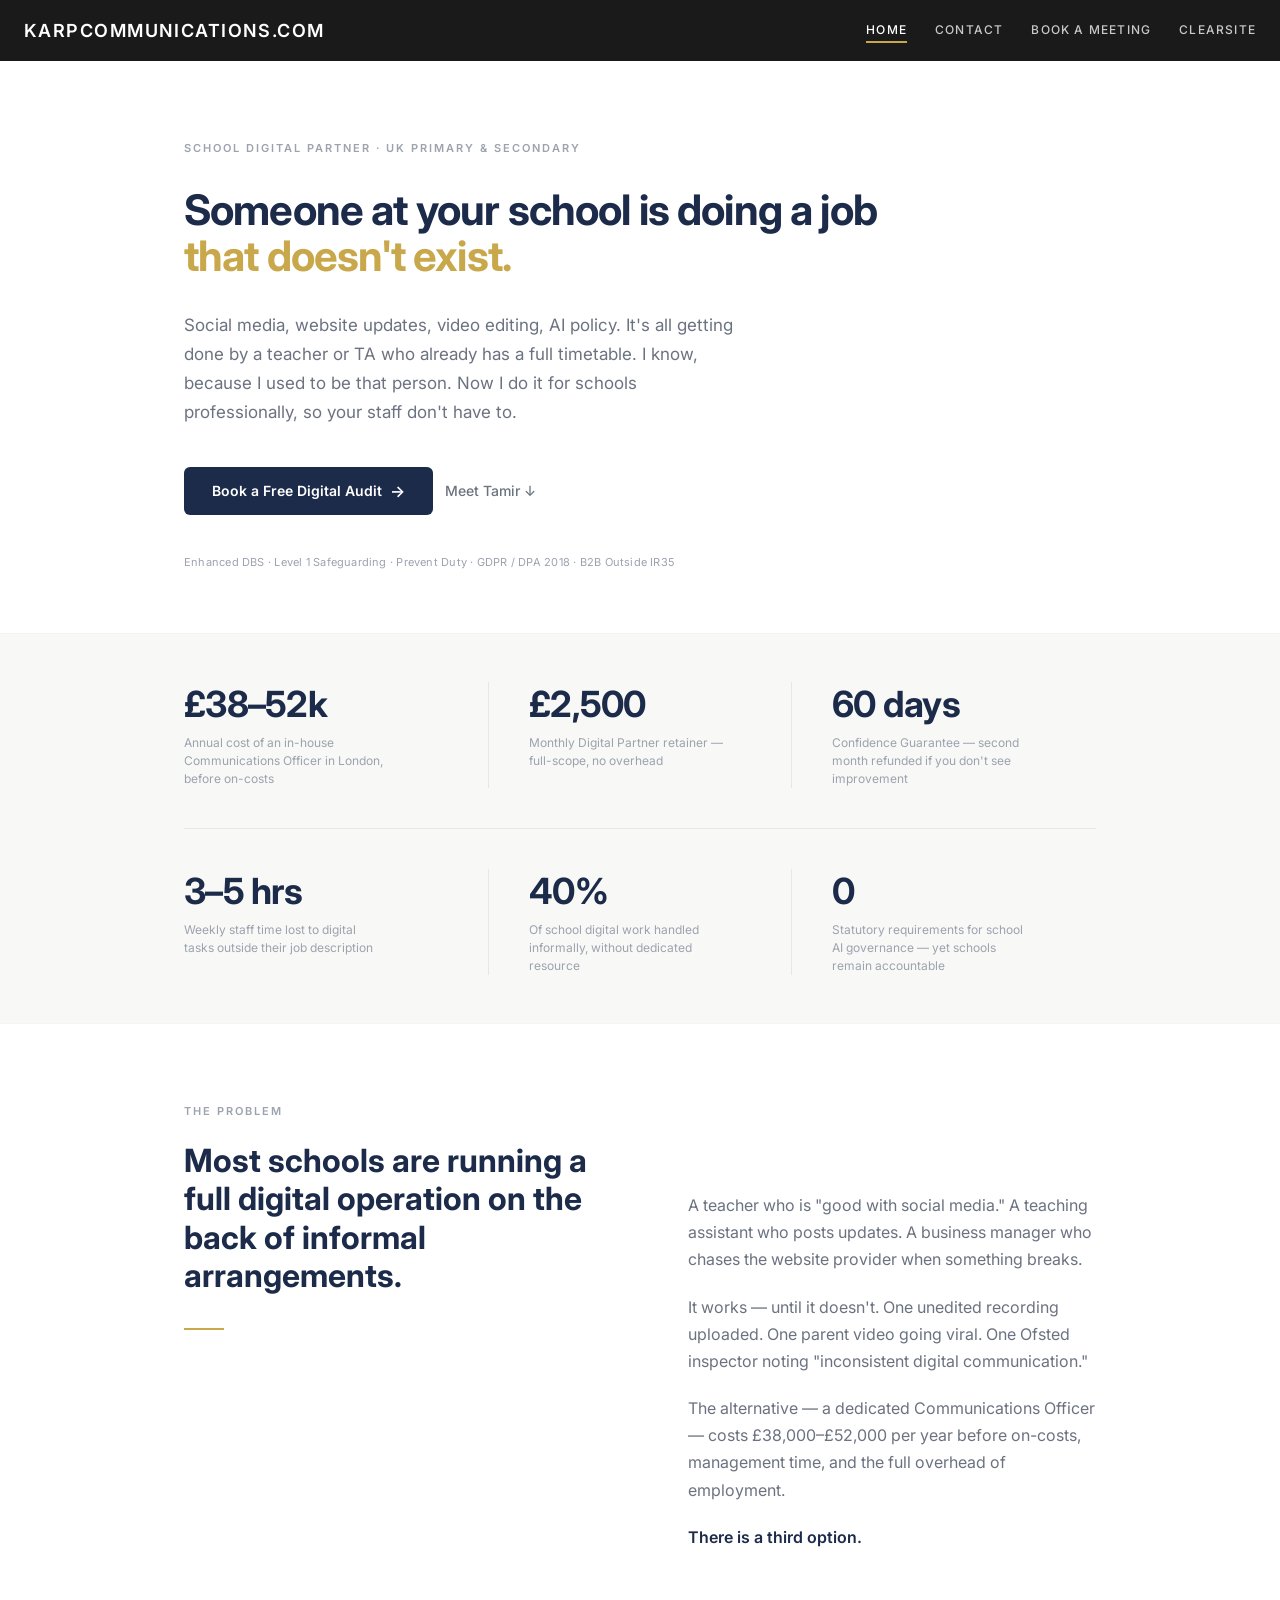
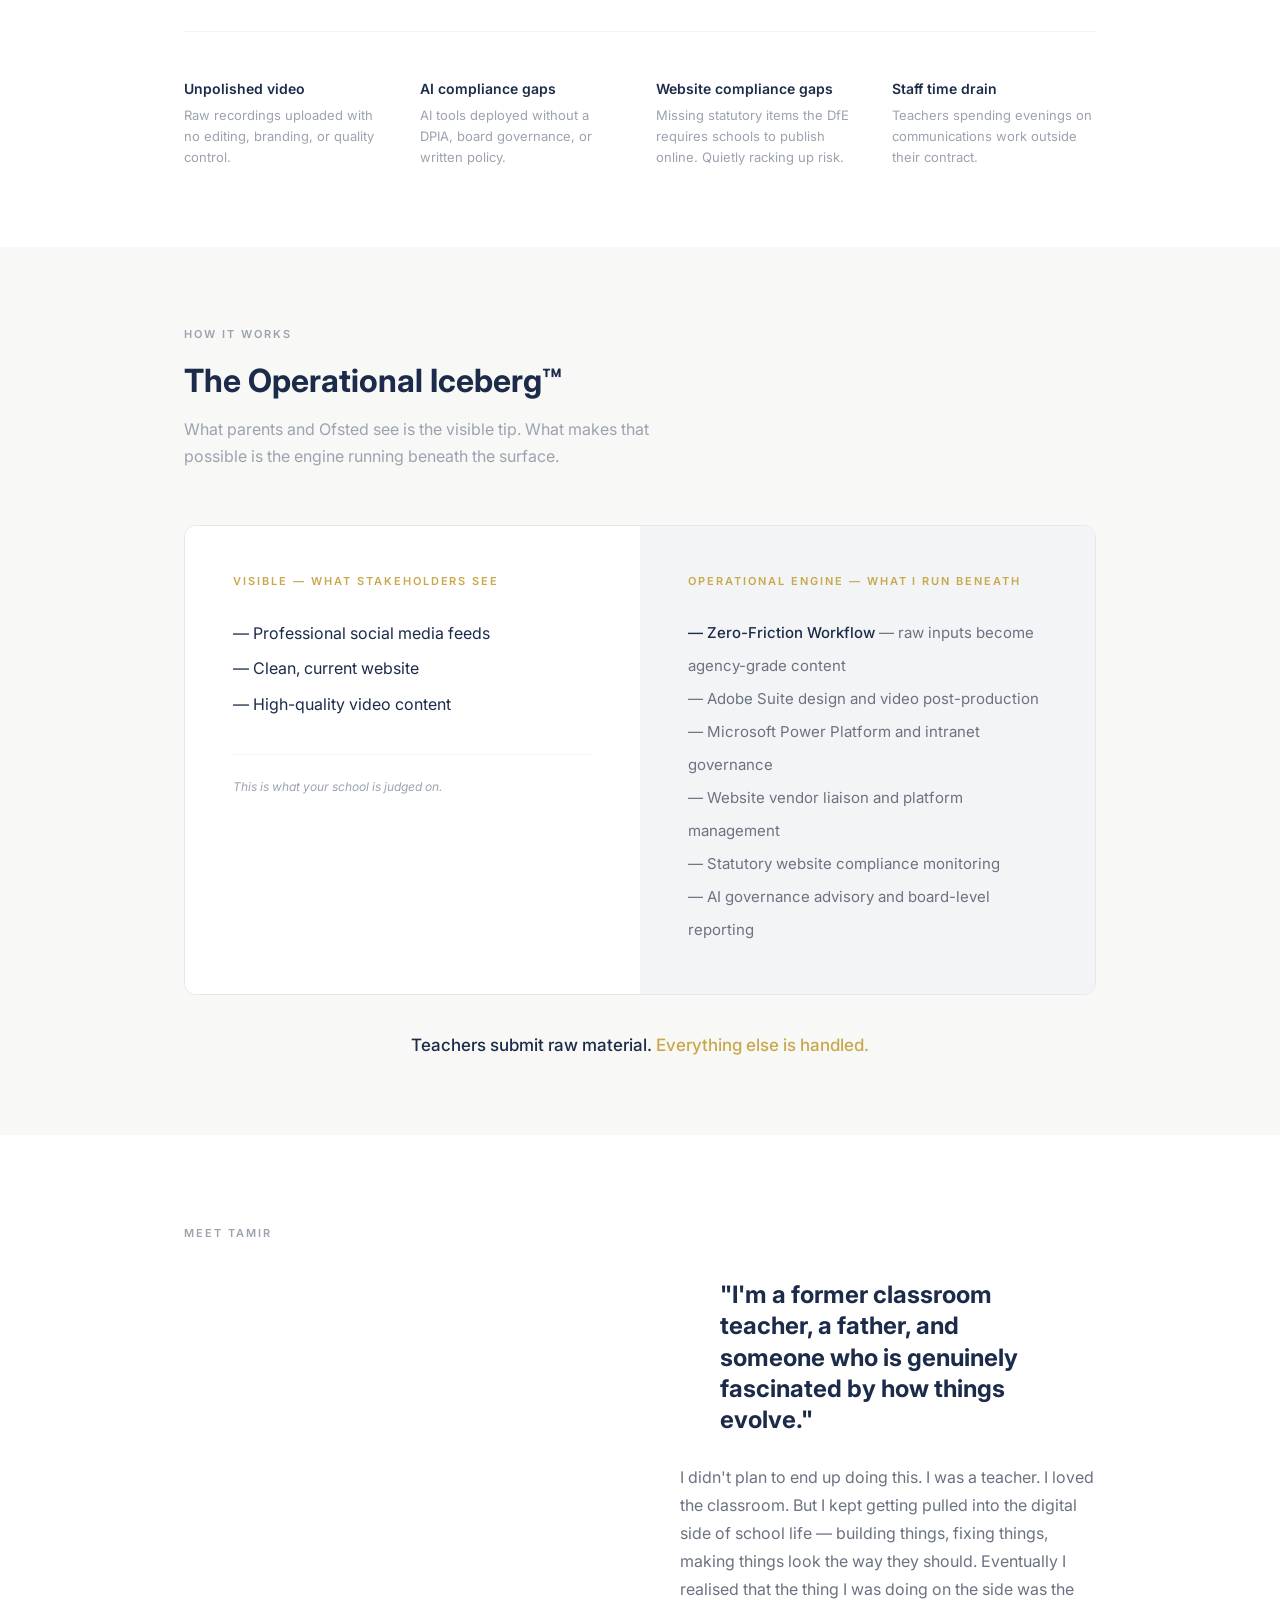
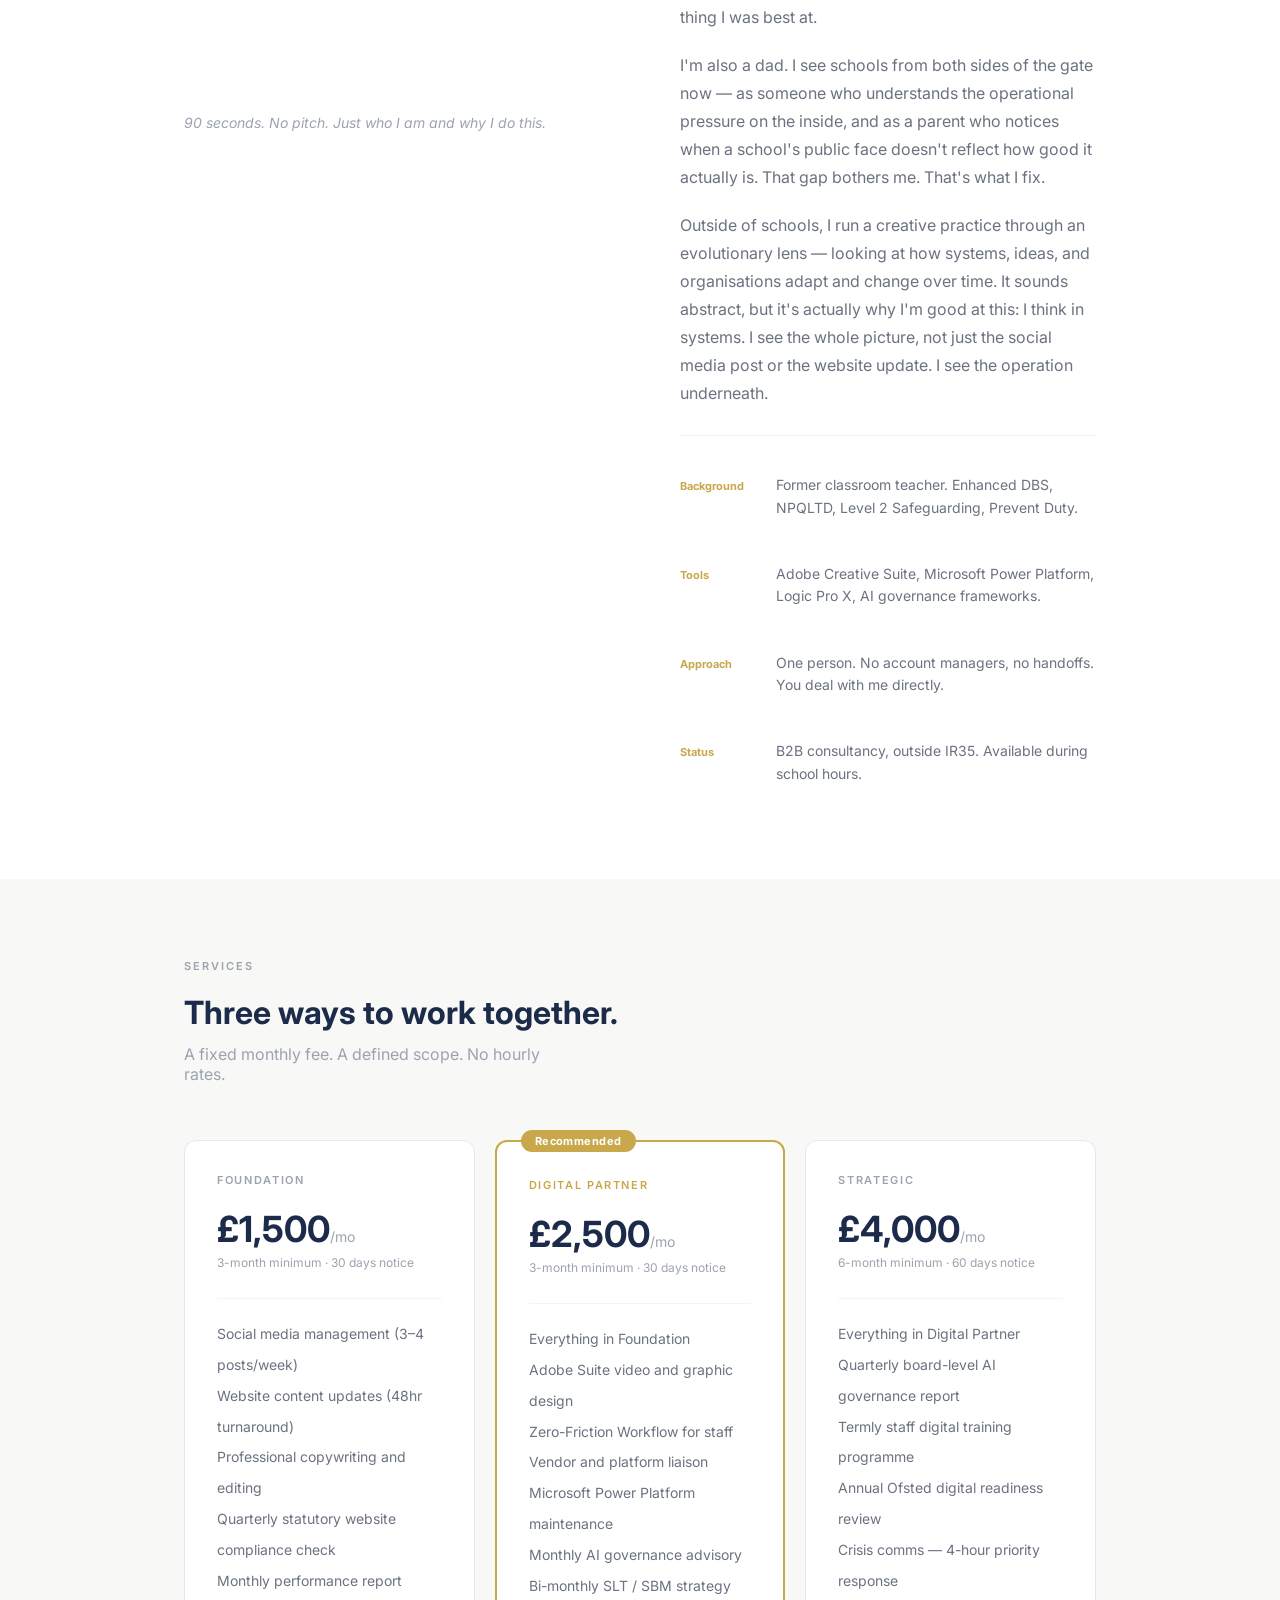
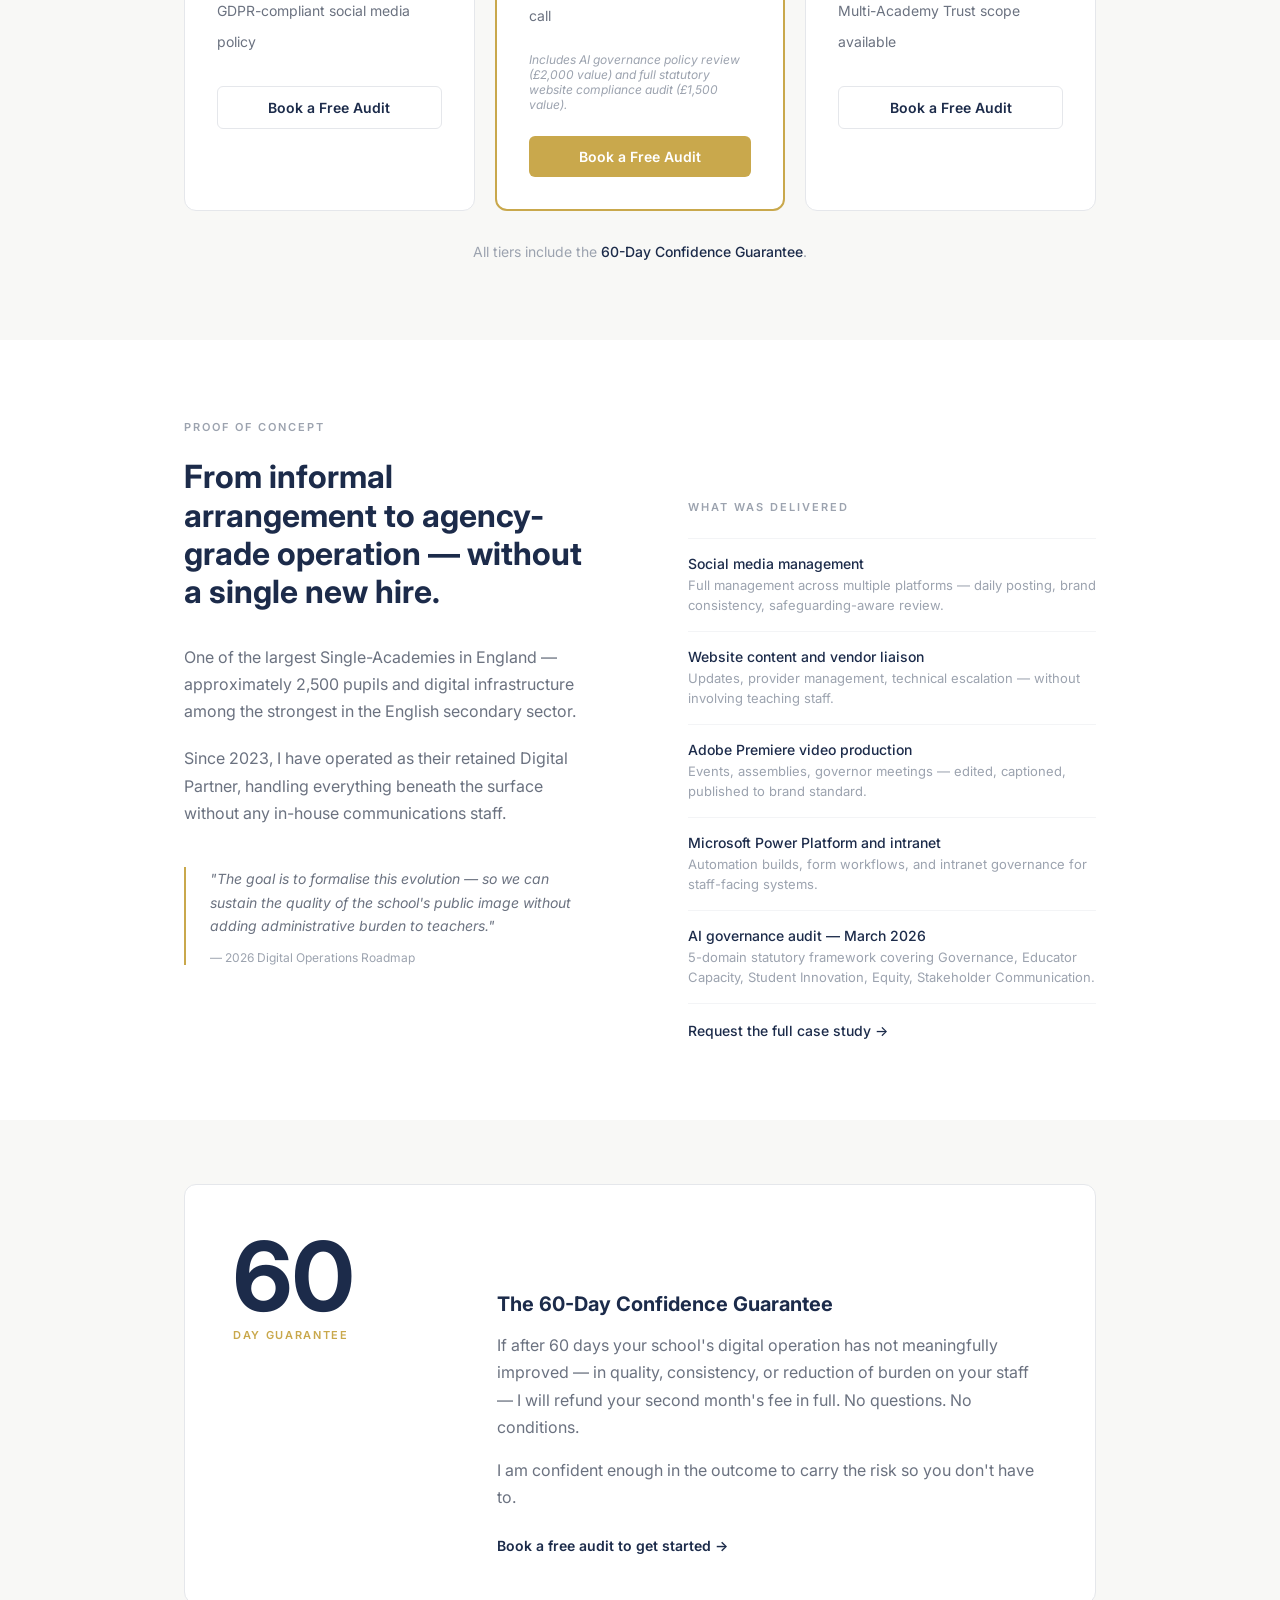
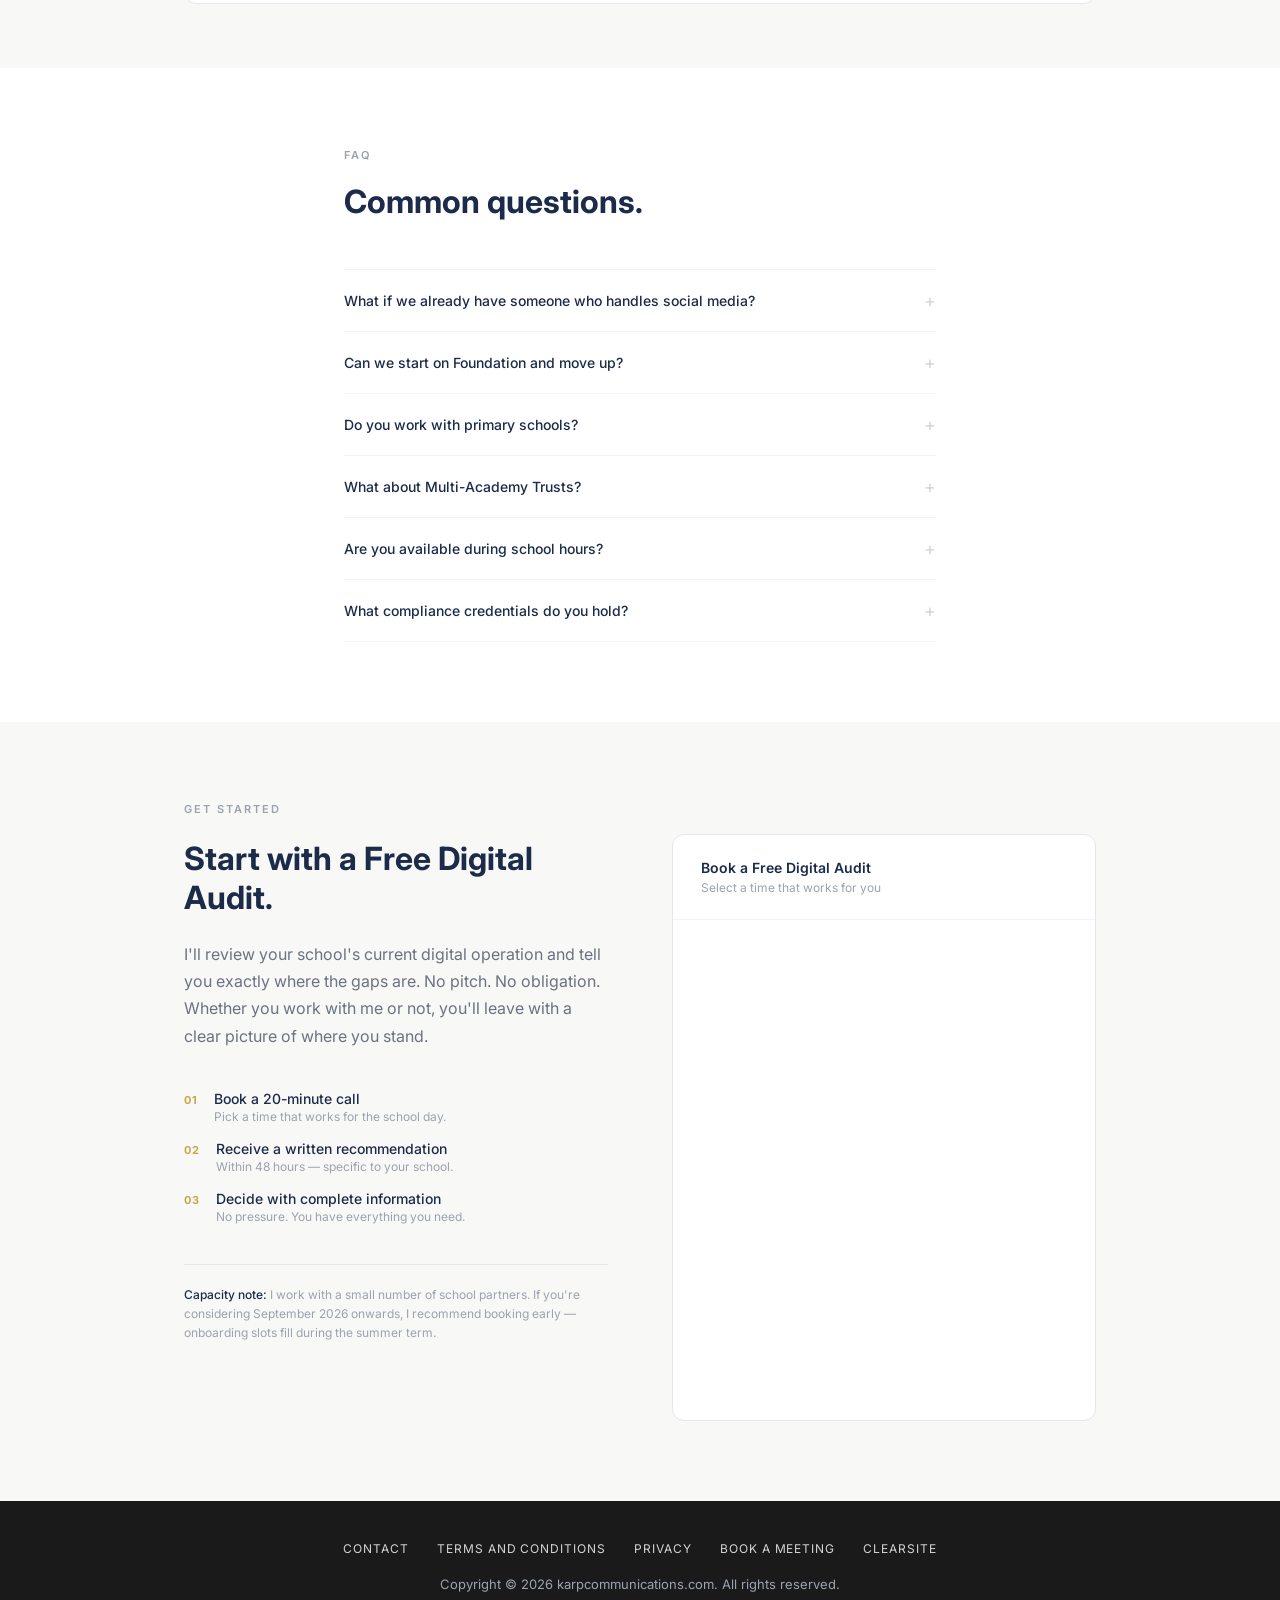
==== index.html @ 18c16263 "Build karpcommunications.com as a static site for GitHub Pages Home, Contact, ClearSite, Privacy and" ====
<!doctype html>
<html lang="en-GB">
<head>
<meta charset="utf-8">
<meta name="viewport" content="width=device-width, initial-scale=1">
<title>Karp Communications | Education Digital Communication &amp; Consulting</title>
<meta name="description" content="Karp Communications offers effective education digital communication strategies and consulting services.">
<link rel="canonical" href="https://karpcommunications.com/">
<link rel="icon" href="/assets/favicon.svg" type="image/svg+xml">
<meta property="og:site_name" content="karpcommunications.com">
<meta property="og:title" content="Karp Communications | Education Digital Communication &amp; Consulting">
<meta property="og:description" content="Karp Communications offers effective education digital communication strategies and consulting services.">
<meta property="og:url" content="https://karpcommunications.com/">
<meta property="og:type" content="website">
<meta name="twitter:card" content="summary">
<link rel="preconnect" href="https://fonts.googleapis.com">
<link rel="preconnect" href="https://fonts.gstatic.com" crossorigin>
<link href="https://fonts.googleapis.com/css2?family=Inter:wght@300;400;500;600;700&display=swap" rel="stylesheet">
<link rel="stylesheet" href="/assets/site.css">
</head>
<body>
<header class="site-header">
  <a class="brand" href="/">karpcommunications.com</a>
  <nav aria-label="Main"><a href="/" aria-current="page">Home</a><a href="/contact/">Contact</a><a href="https://calendly.com/karpcommunications-info/30min" target="_blank" rel="noopener">Book a meeting</a><a href="/clearsite/">ClearSite</a></nav>
</header>
<main>
<style>
  .kc-hero * { box-sizing: border-box; margin: 0; padding: 0; }
  .kc-hero a { text-decoration: none; }
  .kc-hero .kc-hero-ctas { display: flex; flex-direction: column; gap: 12px; }
  @media (min-width: 768px) {
    .kc-hero .kc-hero-inner { padding: 112px 24px 96px; }
    .kc-hero .kc-hero-h1 { font-size: 64px; }
    .kc-hero .kc-hero-sub { font-size: 19px; }
    .kc-hero .kc-hero-ctas { flex-direction: row; }
  }
</style>

<section class="kc-hero" style="width:100%; background:#fff;">
  <div class="kc-hero-inner" style="max-width:960px; margin:0 auto; padding:80px 24px 64px;">

    <!-- Eyebrow -->
    <p style="font-family:'Inter',system-ui,sans-serif; font-size:11px; font-weight:600;
              letter-spacing:0.18em; text-transform:uppercase; color:#9CA3AF; margin-bottom:32px;">
      School Digital Partner · UK Primary &amp; Secondary
    </p>

    <!-- Headline — pain-led -->
    <h1 class="kc-hero-h1" style="font-family:'Inter',system-ui,sans-serif; font-size:42px; font-weight:700;
               line-height:1.1; letter-spacing:-0.02em; color:#1C2B4A; margin-bottom:32px; max-width:740px;">
      Someone at your school is doing a job<br>
      <span style="color:#C9A84C;">that doesn't exist.</span>
    </h1>

    <!-- Sub — bridge from pain to solution -->
    <p class="kc-hero-sub" style="font-family:'Inter',system-ui,sans-serif; font-size:17px; color:#6B7280;
              line-height:1.7; max-width:560px; margin-bottom:40px;">
      Social media, website updates, video editing, AI policy. It's all getting
      done by a teacher or TA who already has a full timetable. I know, because
      I used to be that person. Now I do it for schools professionally, so your
      staff don't have to.
    </p>

    <!-- CTAs -->
    <div class="kc-hero-ctas">
      <a href="/contact/" target="_blank" style="display:inline-flex; align-items:center; gap:8px;
         background:#1C2B4A; color:#fff; font-family:'Inter',system-ui,sans-serif;
         font-size:14px; font-weight:600; padding:14px 28px; border-radius:6px;">
        Book a Free Digital Audit
        <span style="font-size:16px;">→</span>
      </a>
      <a href="#about" style="display:inline-flex; align-items:center; gap:6px;
         color:#6B7280; font-family:'Inter',system-ui,sans-serif;
         font-size:14px; font-weight:500; padding:14px 0;">
       Meet Tamir ↓
      </a>
    </div>

    <!-- Compliance -->
    <p style="font-family:'Inter',system-ui,sans-serif; font-size:11px; color:#9CA3AF;
              margin-top:40px; letter-spacing:0.02em;">
      Enhanced DBS · Level 1 Safeguarding · Prevent Duty · GDPR / DPA 2018 · B2B Outside IR35
    </p>

  </div>
</section>

<style>
  .kc-stats * { box-sizing: border-box; margin: 0; padding: 0; }
  .kc-stats .kc-stats-row {
    display: grid; grid-template-columns: 1fr; gap: 32px;
  }
  @media (min-width: 768px) {
    .kc-stats .kc-stats-inner { padding: 56px 24px; }
    .kc-stats .kc-stats-row { grid-template-columns: 1fr 1fr 1fr; gap: 0; }
    .kc-stats .kc-stat-mid { border-left: 1px solid #E5E7EB; border-right: 1px solid #E5E7EB; padding: 0 40px; }
    .kc-stats .kc-stat-first { padding-right: 40px; }
    .kc-stats .kc-stat-last { padding-left: 40px; }
    .kc-stats .kc-stat-num { font-size: 48px; }
  }
</style>

<section class="kc-stats" style="width:100%; background:#F8F8F6; border-top:1px solid #F3F4F6; border-bottom:1px solid #F3F4F6;">
  <div class="kc-stats-inner" style="max-width:960px; margin:0 auto; padding:48px 24px;">

    <!-- Row 1: Cost vs Value -->
    <div class="kc-stats-row">
      <div class="kc-stat-first">
        <p class="kc-stat-num" style="font-family:'Inter',system-ui,sans-serif; font-size:36px; font-weight:700;
                  color:#1C2B4A; letter-spacing:-0.02em; margin-bottom:8px;">£38–52k</p>
        <p style="font-family:'Inter',system-ui,sans-serif; font-size:12px; color:#9CA3AF;
                  line-height:1.5; max-width:200px;">
          Annual cost of an in-house Communications Officer in London, before on-costs
        </p>
      </div>
      <div class="kc-stat-mid">
        <p class="kc-stat-num" style="font-family:'Inter',system-ui,sans-serif; font-size:36px; font-weight:700;
                  color:#1C2B4A; letter-spacing:-0.02em; margin-bottom:8px;">£2,500</p>
        <p style="font-family:'Inter',system-ui,sans-serif; font-size:12px; color:#9CA3AF;
                  line-height:1.5; max-width:200px;">
          Monthly Digital Partner retainer — full-scope, no overhead
        </p>
      </div>
      <div class="kc-stat-last">
        <p class="kc-stat-num" style="font-family:'Inter',system-ui,sans-serif; font-size:36px; font-weight:700;
                  color:#1C2B4A; letter-spacing:-0.02em; margin-bottom:8px;">60 days</p>
        <p style="font-family:'Inter',system-ui,sans-serif; font-size:12px; color:#9CA3AF;
                  line-height:1.5; max-width:200px;">
          Confidence Guarantee — second month refunded if you don't see improvement
        </p>
      </div>
    </div>

    <!-- Divider -->
    <div style="height:1px; background:#E5E7EB; margin:40px 0;"></div>

    <!-- Row 2: Operational Pain -->
    <div class="kc-stats-row">
      <div class="kc-stat-first">
        <p class="kc-stat-num" style="font-family:'Inter',system-ui,sans-serif; font-size:36px; font-weight:700;
                  color:#1C2B4A; letter-spacing:-0.02em; margin-bottom:8px;">3–5 hrs</p>
        <p style="font-family:'Inter',system-ui,sans-serif; font-size:12px; color:#9CA3AF;
                  line-height:1.5; max-width:200px;">
          Weekly staff time lost to digital tasks outside their job description
        </p>
      </div>
      <div class="kc-stat-mid">
        <p class="kc-stat-num" style="font-family:'Inter',system-ui,sans-serif; font-size:36px; font-weight:700;
                  color:#1C2B4A; letter-spacing:-0.02em; margin-bottom:8px;">40%</p>
        <p style="font-family:'Inter',system-ui,sans-serif; font-size:12px; color:#9CA3AF;
                  line-height:1.5; max-width:200px;">
          Of school digital work handled informally, without dedicated resource
        </p>
      </div>
      <div class="kc-stat-last">
        <p class="kc-stat-num" style="font-family:'Inter',system-ui,sans-serif; font-size:36px; font-weight:700;
                  color:#1C2B4A; letter-spacing:-0.02em; margin-bottom:8px;">0</p>
        <p style="font-family:'Inter',system-ui,sans-serif; font-size:12px; color:#9CA3AF;
                  line-height:1.5; max-width:200px;">
          Statutory requirements for school AI governance — yet schools remain accountable
        </p>
      </div>
    </div>

  </div>
</section>

<style>
  .kc-problem * { box-sizing: border-box; margin: 0; padding: 0; }
  .kc-problem .kc-problem-grid { display: block; }
  .kc-problem .kc-problem-pain { display: grid; grid-template-columns: 1fr 1fr; gap: 32px; }
  @media (min-width: 768px) {
    .kc-problem .kc-problem-inner { padding: 112px 24px; }
    .kc-problem .kc-problem-grid { display: grid; grid-template-columns: 1fr 1fr; gap: 96px; }
    .kc-problem .kc-problem-right { padding-top: 56px; }
    .kc-problem .kc-problem-pain { grid-template-columns: 1fr 1fr 1fr 1fr; }
  }
</style>

<section class="kc-problem" style="width:100%; background:#fff;">
  <div class="kc-problem-inner" style="max-width:960px; margin:0 auto; padding:80px 24px;">

    <div class="kc-problem-grid">

      <!-- Left: Statement -->
      <div>
        <p style="font-family:'Inter',system-ui,sans-serif; font-size:11px; font-weight:600;
                  letter-spacing:0.18em; text-transform:uppercase; color:#9CA3AF; margin-bottom:24px;">
          The Problem
        </p>
        <h2 style="font-family:'Inter',system-ui,sans-serif; font-size:32px; font-weight:700;
                   line-height:1.2; color:#1C2B4A;">
          Most schools are running a full digital operation on the back of informal arrangements.
        </h2>
        <div style="width:40px; height:2px; background:#C9A84C; margin-top:32px;"></div>
      </div>

      <!-- Right: Body copy -->
      <div class="kc-problem-right" style="margin-top:32px;">
        <p style="font-family:'Inter',system-ui,sans-serif; font-size:16px; color:#6B7280;
                  line-height:1.7; margin-bottom:20px;">
          A teacher who is "good with social media." A teaching assistant who posts updates.
          A business manager who chases the website provider when something breaks.
        </p>
        <p style="font-family:'Inter',system-ui,sans-serif; font-size:16px; color:#6B7280;
                  line-height:1.7; margin-bottom:20px;">
          It works — until it doesn't. One unedited recording uploaded. One parent video going
          viral. One Ofsted inspector noting "inconsistent digital communication."
        </p>
        <p style="font-family:'Inter',system-ui,sans-serif; font-size:16px; color:#6B7280;
                  line-height:1.7; margin-bottom:20px;">
          The alternative — a dedicated Communications Officer — costs £38,000–£52,000
          per year before on-costs, management time, and the full overhead of employment.
        </p>
        <p style="font-family:'Inter',system-ui,sans-serif; font-size:16px; color:#1C2B4A;
                  line-height:1.7; font-weight:600;">
          There is a third option.
        </p>
      </div>

    </div>

    <!-- Four pain points -->
    <div class="kc-problem-pain" style="margin-top:80px; border-top:1px solid #F3F4F6; padding-top:48px;">

      <div>
        <p style="font-family:'Inter',system-ui,sans-serif; font-size:14px; font-weight:600;
                  color:#1C2B4A; margin-bottom:8px;">Unpolished video</p>
        <p style="font-family:'Inter',system-ui,sans-serif; font-size:13px; color:#9CA3AF;
                  line-height:1.6;">
          Raw recordings uploaded with no editing, branding, or quality control.
        </p>
      </div>

      <div>
        <p style="font-family:'Inter',system-ui,sans-serif; font-size:14px; font-weight:600;
                  color:#1C2B4A; margin-bottom:8px;">AI compliance gaps</p>
        <p style="font-family:'Inter',system-ui,sans-serif; font-size:13px; color:#9CA3AF;
                  line-height:1.6;">
          AI tools deployed without a DPIA, board governance, or written policy.
        </p>
      </div>

      <div>
        <p style="font-family:'Inter',system-ui,sans-serif; font-size:14px; font-weight:600;
                  color:#1C2B4A; margin-bottom:8px;">Website compliance gaps</p>
        <p style="font-family:'Inter',system-ui,sans-serif; font-size:13px; color:#9CA3AF;
                  line-height:1.6;">
          Missing statutory items the DfE requires schools to publish online. Quietly racking up risk.
        </p>
      </div>

      <div>
        <p style="font-family:'Inter',system-ui,sans-serif; font-size:14px; font-weight:600;
                  color:#1C2B4A; margin-bottom:8px;">Staff time drain</p>
        <p style="font-family:'Inter',system-ui,sans-serif; font-size:13px; color:#9CA3AF;
                  line-height:1.6;">
          Teachers spending evenings on communications work outside their contract.
        </p>
      </div>

    </div>

  </div>
</section>

<style>
  .kc-iceberg * { box-sizing: border-box; margin: 0; padding: 0; }
  .kc-iceberg .kc-iceberg-split { display: block; border: 1px solid #E5E7EB; border-radius: 12px; overflow: hidden; }
  @media (min-width: 768px) {
    .kc-iceberg .kc-iceberg-inner { padding: 112px 24px; }
    .kc-iceberg .kc-iceberg-split { display: grid; grid-template-columns: 1fr 1fr; }
  }
</style>

<section class="kc-iceberg" style="width:100%; background:#F8F8F6;">
  <div class="kc-iceberg-inner" style="max-width:960px; margin:0 auto; padding:80px 24px;">

    <!-- Header -->
    <div style="margin-bottom:56px;">
      <p style="font-family:'Inter',system-ui,sans-serif; font-size:11px; font-weight:600;
                letter-spacing:0.18em; text-transform:uppercase; color:#9CA3AF; margin-bottom:20px;">
        How It Works
      </p>
      <h2 style="font-family:'Inter',system-ui,sans-serif; font-size:32px; font-weight:700;
                 color:#1C2B4A; margin-bottom:16px;">
        The Operational Iceberg™
      </h2>
      <p style="font-family:'Inter',system-ui,sans-serif; font-size:16px; color:#9CA3AF;
                line-height:1.65; max-width:480px;">
        What parents and Ofsted see is the visible tip.
        What makes that possible is the engine running beneath the surface.
      </p>
    </div>

    <!-- Two-panel split -->
    <div class="kc-iceberg-split">

      <!-- Visible -->
      <div style="background:#fff; padding:48px;">
        <p style="font-family:'Inter',system-ui,sans-serif; font-size:11px; font-weight:600;
                  letter-spacing:0.18em; text-transform:uppercase; color:#C9A84C; margin-bottom:28px;">
          Visible — what stakeholders see
        </p>
        <div style="font-family:'Inter',system-ui,sans-serif; font-size:16px; color:#1C2B4A; line-height:2.2;">
          <p>— Professional social media feeds</p>
          <p>— Clean, current website</p>
          <p>— High-quality video content</p>
        </div>
        <p style="font-family:'Inter',system-ui,sans-serif; font-size:12px; color:#9CA3AF;
                  font-style:italic; margin-top:32px; padding-top:24px; border-top:1px solid #F3F4F6;">
          This is what your school is judged on.
        </p>
      </div>

      <!-- Engine -->
      <div style="background:#F3F4F6; padding:48px;">
        <p style="font-family:'Inter',system-ui,sans-serif; font-size:11px; font-weight:600;
                  letter-spacing:0.18em; text-transform:uppercase; color:#C9A84C; margin-bottom:28px;">
          Operational Engine — what I run beneath
        </p>
        <div style="font-family:'Inter',system-ui,sans-serif; font-size:15px; line-height:2.2;">
          <p>
            <span style="color:#1C2B4A; font-weight:500;">— Zero-Friction Workflow</span>
            <span style="color:#6B7280;"> — raw inputs become agency-grade content</span>
          </p>
          <p style="color:#6B7280;">— Adobe Suite design and video post-production</p>
          <p style="color:#6B7280;">— Microsoft Power Platform and intranet governance</p>
          <p style="color:#6B7280;">— Website vendor liaison and platform management</p>
          <p style="color:#6B7280;">— Statutory website compliance monitoring</p>
          <p style="color:#6B7280;">— AI governance advisory and board-level reporting</p>
        </div>
      </div>

    </div>

    <!-- Tagline -->
    <p style="font-family:'Inter',system-ui,sans-serif; font-size:17px; font-weight:500;
              color:#1C2B4A; text-align:center; margin-top:40px;">
      Teachers submit raw material.
      <span style="color:#C9A84C;">Everything else is handled.</span>
    </p>

  </div>
</section>

<style>
<div id="target-section"></div>
  .kc-meet * { box-sizing: border-box; margin: 0; padding: 0; }
  .kc-meet a { text-decoration: none; }
  .kc-meet .kc-meet-grid { display: block; }
  @media (min-width: 768px) {
    .kc-meet .kc-meet-inner { padding: 112px 24px; }
    .kc-meet .kc-meet-grid { display: grid; grid-template-columns: 1fr 1fr; gap: 80px; }
    .kc-meet .kc-meet-right { padding-top: 8px; }
  }
</style>

<section class="kc-meet" id="about" style="width:100%; background:#fff;">
  <div class="kc-meet-inner" style="max-width:960px; margin:0 auto; padding:80px 24px;">

    <div class="kc-meet-grid">

      <!-- Left: Video + personal intro -->
      <div>
        <p style="font-family:'Inter',system-ui,sans-serif; font-size:11px; font-weight:600;
                  letter-spacing:0.18em; text-transform:uppercase; color:#9CA3AF; margin-bottom:24px;">
          Meet Tamir
        </p>

        <!-- Video Embed (Square Cropped + Rounded Corners) -->
        <div style="position:relative; padding-bottom:100%; height:0; overflow:hidden;
                    border-radius:24px; transform:translateZ(0); background:#FFFFFF; margin-bottom:32px;">
          
          <div style="position: relative; padding-bottom: 100%; height: 0;"><iframe src="https://www.loom.com/embed/5a7d4b91580c400cb62c62820acfe569" frameborder="0" webkitallowfullscreen mozallowfullscreen allowfullscreen style="position: absolute; top: 0; left:; width: 100%; height: 100%;"></iframe>
        </div>
</div>
        <p style="font-family:'Inter',system-ui,sans-serif; font-size:14px; color:#9CA3AF;
                  font-style:italic; line-height:1.6;">
          90 seconds. No pitch. Just who I am and why I do this.
        </p>
      </div>

      <!-- Right: Personal bio -->
      <div class="kc-meet-right" style="margin-top:32px;">

        <blockquote style="font-family:'Inter',system-ui,sans-serif; font-size:24px; font-weight:700;
                           line-height:1.3; color:#1C2B4A; margin-bottom:28px;">
          "I'm a former classroom teacher, a father, and someone who is genuinely fascinated by how things evolve."
        </blockquote>

        <p style="font-family:'Inter',system-ui,sans-serif; font-size:16px; color:#6B7280;
                  line-height:1.75; margin-bottom:20px;">
          I didn't plan to end up doing this. I was a teacher. I loved the classroom. But I kept
          getting pulled into the digital side of school life — building things, fixing things,
          making things look the way they should. Eventually I realised that the thing I was doing
          on the side was the thing I was best at.
        </p>

        <p style="font-family:'Inter',system-ui,sans-serif; font-size:16px; color:#6B7280;
                  line-height:1.75; margin-bottom:20px;">
          I'm also a dad. I see schools from both sides of the gate now — as someone who
          understands the operational pressure on the inside, and as a parent who notices when a
          school's public face doesn't reflect how good it actually is. That gap bothers me.
          That's what I fix.
        </p>

        <p style="font-family:'Inter',system-ui,sans-serif; font-size:16px; color:#6B7280;
                  line-height:1.75; margin-bottom:28px;">
          Outside of schools, I run a creative practice through an evolutionary lens — looking at
          how systems, ideas, and organisations adapt and change over time. It sounds abstract,
          but it's actually why I'm good at this: I think in systems. I see the whole picture, not
          just the social media post or the website update. I see the operation underneath.
        </p>

        <div style="border-top:1px solid #F3F4F6; padding-top:24px;">

          <div style="display:flex; align-items:baseline; gap:16px; margin-bottom:16px;">
            <span style="font-family:'Inter',system-ui,sans-serif; font-size:11px; font-weight:700;
                         color:#C9A84C; min-width:80px;">Background</span>
            <p style="font-family:'Inter',system-ui,sans-serif; font-size:14px; color:#6B7280; line-height:1.6;">
              Former classroom teacher. Enhanced DBS, NPQLTD, Level 2 Safeguarding, Prevent Duty.
            </p>
          </div>

          <div style="display:flex; align-items:baseline; gap:16px; margin-bottom:16px;">
            <span style="font-family:'Inter',system-ui,sans-serif; font-size:11px; font-weight:700;
                         color:#C9A84C; min-width:80px;">Tools</span>
            <p style="font-family:'Inter',system-ui,sans-serif; font-size:14px; color:#6B7280; line-height:1.6;">
              Adobe Creative Suite, Microsoft Power Platform, Logic Pro X, AI governance frameworks.
            </p>
          </div>

          <div style="display:flex; align-items:baseline; gap:16px; margin-bottom:16px;">
            <span style="font-family:'Inter',system-ui,sans-serif; font-size:11px; font-weight:700;
                         color:#C9A84C; min-width:80px;">Approach</span>
            <p style="font-family:'Inter',system-ui,sans-serif; font-size:14px; color:#6B7280; line-height:1.6;">
              One person. No account managers, no handoffs. You deal with me directly.
            </p>
          </div>

          <div style="display:flex; align-items:baseline; gap:16px;">
            <span style="font-family:'Inter',system-ui,sans-serif; font-size:11px; font-weight:700;
                         color:#C9A84C; min-width:80px;">Status</span>
            <p style="font-family:'Inter',system-ui,sans-serif; font-size:14px; color:#6B7280; line-height:1.6;">
              B2B consultancy, outside IR35. Available during school hours.
            </p>
          </div>

        </div>

      </div>
    </div>

  </div>
</section>

<style>
  .kc-svc * { box-sizing: border-box; margin: 0; padding: 0; }
  .kc-svc a { text-decoration: none; }
  .kc-svc .kc-svc-cards { display: block; }
  .kc-svc .kc-svc-card { margin-bottom: 20px; }
  @media (min-width: 768px) {
    .kc-svc .kc-svc-inner { padding: 112px 24px; }
    .kc-svc .kc-svc-cards { display: grid; grid-template-columns: 1fr 1fr 1fr; gap: 20px; }
    .kc-svc .kc-svc-card { margin-bottom: 0; }
  }
</style>

<section class="kc-svc" id="services" style="width:100%; background:#F8F8F6;">
  <div class="kc-svc-inner" style="max-width:960px; margin:0 auto; padding:80px 24px;">

    <!-- Header -->
    <div style="margin-bottom:56px;">
      <p style="font-family:'Inter',system-ui,sans-serif; font-size:11px; font-weight:600;
                letter-spacing:0.18em; text-transform:uppercase; color:#9CA3AF; margin-bottom:20px;">
        Services
      </p>
      <h2 style="font-family:'Inter',system-ui,sans-serif; font-size:32px; font-weight:700;
                 color:#1C2B4A; margin-bottom:12px;">
        Three ways to work together.
      </h2>
      <p style="font-family:'Inter',system-ui,sans-serif; font-size:16px; color:#9CA3AF; max-width:400px;">
        A fixed monthly fee. A defined scope. No hourly rates.
      </p>
    </div>

    <!-- Cards -->
    <div class="kc-svc-cards">

      <!-- Foundation -->
      <div class="kc-svc-card" style="background:#fff; border:1px solid #E5E7EB; border-radius:12px; padding:32px;">
        <p style="font-family:'Inter',system-ui,sans-serif; font-size:11px; font-weight:600;
                  letter-spacing:0.15em; text-transform:uppercase; color:#9CA3AF; margin-bottom:20px;">
          Foundation
        </p>
        <p style="font-family:'Inter',system-ui,sans-serif; font-size:36px; font-weight:700; color:#1C2B4A;">
          £1,500<span style="font-size:14px; font-weight:400; color:#9CA3AF;">/mo</span>
        </p>
        <p style="font-family:'Inter',system-ui,sans-serif; font-size:12px; color:#9CA3AF; margin-top:4px; margin-bottom:28px;">
          3-month minimum · 30 days notice
        </p>

        <div style="border-top:1px solid #F3F4F6; padding-top:20px;">
          <p style="font-family:'Inter',system-ui,sans-serif; font-size:14px; color:#6B7280; line-height:2.2;">
            Social media management (3–4 posts/week)<br>
            Website content updates (48hr turnaround)<br>
            Professional copywriting and editing<br>
            Quarterly statutory website compliance check<br>
            Monthly performance report<br>
            GDPR-compliant social media policy
          </p>
        </div>

        <a href="/contact/" style="display:block; text-align:center; margin-top:28px;
           border:1px solid #E5E7EB; color:#1C2B4A; font-family:'Inter',system-ui,sans-serif;
           font-size:14px; font-weight:600; padding:12px; border-radius:6px;">
          Book a Free Audit 
        </a>
      </div>

      <!-- Digital Partner — Recommended -->
      <div class="kc-svc-card" style="background:#fff; border:2px solid #C9A84C; border-radius:12px;
                                       padding:32px; position:relative;">
        <span style="position:absolute; top:-12px; left:24px; background:#C9A84C; color:#fff;
                     font-family:'Inter',system-ui,sans-serif; font-size:11px; font-weight:700;
                     padding:4px 14px; border-radius:20px; letter-spacing:0.04em;">
          Recommended
        </span>
        <p style="font-family:'Inter',system-ui,sans-serif; font-size:11px; font-weight:600;
                  letter-spacing:0.15em; text-transform:uppercase; color:#C9A84C; margin-bottom:20px; margin-top:4px;">
          Digital Partner
        </p>
        <p style="font-family:'Inter',system-ui,sans-serif; font-size:36px; font-weight:700; color:#1C2B4A;">
          £2,500<span style="font-size:14px; font-weight:400; color:#9CA3AF;">/mo</span>
        </p>
        <p style="font-family:'Inter',system-ui,sans-serif; font-size:12px; color:#9CA3AF; margin-top:4px; margin-bottom:28px;">
          3-month minimum · 30 days notice
        </p>

        <div style="border-top:1px solid #F3F4F6; padding-top:20px;">
          <p style="font-family:'Inter',system-ui,sans-serif; font-size:14px; color:#6B7280; line-height:2.2;">
            Everything in Foundation<br>
            Adobe Suite video and graphic design<br>
            Zero-Friction Workflow for staff<br>
            Vendor and platform liaison<br>
            Microsoft Power Platform maintenance<br>
            Monthly AI governance advisory<br>
            Bi-monthly SLT / SBM strategy call
          </p>
        </div>

        <p style="font-family:'Inter',system-ui,sans-serif; font-size:12px; color:#9CA3AF;
                  font-style:italic; margin-top:20px;">
          Includes AI governance policy review (£2,000 value) and full statutory website compliance audit (£1,500 value).
        </p>

        <a href="/contact/" style="display:block; text-align:center; margin-top:24px;
           background:#C9A84C; color:#fff; font-family:'Inter',system-ui,sans-serif;
           font-size:14px; font-weight:600; padding:12px; border-radius:6px;">
          Book a Free Audit
        </a>
      </div>

      <!-- Strategic -->
      <div class="kc-svc-card" style="background:#fff; border:1px solid #E5E7EB; border-radius:12px; padding:32px;">
        <p style="font-family:'Inter',system-ui,sans-serif; font-size:11px; font-weight:600;
                  letter-spacing:0.15em; text-transform:uppercase; color:#9CA3AF; margin-bottom:20px;">
          Strategic
        </p>
        <p style="font-family:'Inter',system-ui,sans-serif; font-size:36px; font-weight:700; color:#1C2B4A;">
          £4,000<span style="font-size:14px; font-weight:400; color:#9CA3AF;">/mo</span>
        </p>
        <p style="font-family:'Inter',system-ui,sans-serif; font-size:12px; color:#9CA3AF; margin-top:4px; margin-bottom:28px;">
          6-month minimum · 60 days notice
        </p>

        <div style="border-top:1px solid #F3F4F6; padding-top:20px;">
          <p style="font-family:'Inter',system-ui,sans-serif; font-size:14px; color:#6B7280; line-height:2.2;">
            Everything in Digital Partner<br>
            Quarterly board-level AI governance report<br>
            Termly staff digital training programme<br>
            Annual Ofsted digital readiness review<br>
            Crisis comms — 4-hour priority response<br>
            Multi-Academy Trust scope available
          </p>
        </div>

        <a href="/contact/" style="display:block; text-align:center; margin-top:28px;
           border:1px solid #E5E7EB; color:#1C2B4A; font-family:'Inter',system-ui,sans-serif;
           font-size:14px; font-weight:600; padding:12px; border-radius:6px;">
          Book a Free Audit
        </a>
      </div>

    </div>

    <!-- Guarantee note -->
    <p style="font-family:'Inter',system-ui,sans-serif; font-size:14px; color:#9CA3AF;
              text-align:center; margin-top:32px;">
      All tiers include the <span style="color:#1C2B4A; font-weight:500;">60-Day Confidence Guarantee</span>.
    </p>

  </div>
</section>

<style>
  .kc-proof * { box-sizing: border-box; margin: 0; padding: 0; }
  .kc-proof a { text-decoration: none; }
  .kc-proof .kc-proof-grid { display: block; }
  @media (min-width: 768px) {
    .kc-proof .kc-proof-inner { padding: 112px 24px; }
    .kc-proof .kc-proof-grid { display: grid; grid-template-columns: 1fr 1fr; gap: 96px; }
    .kc-proof .kc-proof-right { padding-top: 48px; }
  }
</style>

<section class="kc-proof" id="proof" style="width:100%; background:#fff;">
  <div class="kc-proof-inner" style="max-width:960px; margin:0 auto; padding:80px 24px;">

    <div class="kc-proof-grid">

      <!-- Left -->
      <div>
        <p style="font-family:'Inter',system-ui,sans-serif; font-size:11px; font-weight:600;
                  letter-spacing:0.18em; text-transform:uppercase; color:#9CA3AF; margin-bottom:24px;">
          Proof of Concept
        </p>
        <h2 style="font-family:'Inter',system-ui,sans-serif; font-size:32px; font-weight:700;
                   line-height:1.2; color:#1C2B4A; margin-bottom:32px;">
          From informal arrangement to agency-grade operation — without a single new hire.
        </h2>
        <p style="font-family:'Inter',system-ui,sans-serif; font-size:16px; color:#6B7280;
                  line-height:1.7; margin-bottom:20px;">
          One of the largest Single-Academies in England —
          approximately 2,500 pupils and digital infrastructure among the strongest in the
          English secondary sector.
        </p>
        <p style="font-family:'Inter',system-ui,sans-serif; font-size:16px; color:#6B7280;
                  line-height:1.7; margin-bottom:40px;">
          Since 2023, I have operated as their retained Digital Partner, handling everything
          beneath the surface without any in-house communications staff.
        </p>

        <!-- Quote -->
        <div style="border-left:2px solid #C9A84C; padding-left:24px;">
          <p style="font-family:'Inter',system-ui,sans-serif; font-size:14px; color:#6B7280;
                    line-height:1.7; font-style:italic;">
            "The goal is to formalise this evolution — so we can sustain the quality of the
            school's public image without adding administrative burden to teachers."
          </p>
          <p style="font-family:'Inter',system-ui,sans-serif; font-size:12px; color:#9CA3AF; margin-top:12px;">
            — 2026 Digital Operations Roadmap
          </p>
        </div>
      </div>

      <!-- Right: Deliverables -->
      <div class="kc-proof-right" style="margin-top:32px;">
        <p style="font-family:'Inter',system-ui,sans-serif; font-size:11px; font-weight:600;
                  letter-spacing:0.18em; text-transform:uppercase; color:#9CA3AF; margin-bottom:24px;">
          What was delivered
        </p>

        <div style="border-top:1px solid #F3F4F6; padding:16px 0;">
          <p style="font-family:'Inter',system-ui,sans-serif; font-size:14px; font-weight:500; color:#1C2B4A; margin-bottom:4px;">
            Social media management</p>
          <p style="font-family:'Inter',system-ui,sans-serif; font-size:13px; color:#9CA3AF; line-height:1.5;">
            Full management across multiple platforms — daily posting, brand consistency, safeguarding-aware review.</p>
        </div>

        <div style="border-top:1px solid #F3F4F6; padding:16px 0;">
          <p style="font-family:'Inter',system-ui,sans-serif; font-size:14px; font-weight:500; color:#1C2B4A; margin-bottom:4px;">
            Website content and vendor liaison</p>
          <p style="font-family:'Inter',system-ui,sans-serif; font-size:13px; color:#9CA3AF; line-height:1.5;">
            Updates, provider management, technical escalation — without involving teaching staff.</p>
        </div>

        <div style="border-top:1px solid #F3F4F6; padding:16px 0;">
          <p style="font-family:'Inter',system-ui,sans-serif; font-size:14px; font-weight:500; color:#1C2B4A; margin-bottom:4px;">
            Adobe Premiere video production</p>
          <p style="font-family:'Inter',system-ui,sans-serif; font-size:13px; color:#9CA3AF; line-height:1.5;">
            Events, assemblies, governor meetings — edited, captioned, published to brand standard.</p>
        </div>

        <div style="border-top:1px solid #F3F4F6; padding:16px 0;">
          <p style="font-family:'Inter',system-ui,sans-serif; font-size:14px; font-weight:500; color:#1C2B4A; margin-bottom:4px;">
            Microsoft Power Platform and intranet</p>
          <p style="font-family:'Inter',system-ui,sans-serif; font-size:13px; color:#9CA3AF; line-height:1.5;">
            Automation builds, form workflows, and intranet governance for staff-facing systems.</p>
        </div>

        <div style="border-top:1px solid #F3F4F6; padding:16px 0;">
          <p style="font-family:'Inter',system-ui,sans-serif; font-size:14px; font-weight:500; color:#1C2B4A; margin-bottom:4px;">
            AI governance audit — March 2026</p>
          <p style="font-family:'Inter',system-ui,sans-serif; font-size:13px; color:#9CA3AF; line-height:1.5;">
            5-domain statutory framework covering Governance, Educator Capacity, Student Innovation, Equity, Stakeholder Communication.</p>
        </div>

        <div style="border-top:1px solid #F3F4F6; padding-top:16px;">
          <a href="#contact" style="font-family:'Inter',system-ui,sans-serif; font-size:14px;
             font-weight:500; color:#1C2B4A;">
            Request the full case study →
          </a>
        </div>

      </div>
    </div>

  </div>
</section>

<style>
  .kc-guar * { box-sizing: border-box; margin: 0; padding: 0; }
  .kc-guar a { text-decoration: none; }
  .kc-guar .kc-guar-grid { display: block; }
  @media (min-width: 768px) {
    .kc-guar .kc-guar-grid { display: grid; grid-template-columns: 200px 1fr; gap: 64px; align-items: baseline; }
  }
</style>

<section class="kc-guar" style="width:100%; background:#F8F8F6; padding:64px 0;">
  <div style="max-width:960px; margin:0 auto; padding:0 24px;">
    <div style="background:#fff; border:1px solid #E5E7EB; border-radius:12px; padding:48px;">

      <div class="kc-guar-grid">

        <!-- Large number -->
        <div style="margin-bottom:24px;">
          <p style="font-family:'Inter',system-ui,sans-serif; font-size:96px; font-weight:700;
                    color:#1C2B4A; line-height:0.9;">60</p>
          <p style="font-family:'Inter',system-ui,sans-serif; font-size:11px; font-weight:600;
                    letter-spacing:0.15em; text-transform:uppercase; color:#C9A84C; margin-top:8px;">
            Day Guarantee
          </p>
        </div>

        <!-- Copy -->
        <div>
          <h3 style="font-family:'Inter',system-ui,sans-serif; font-size:20px; font-weight:700;
                     color:#1C2B4A; margin-bottom:16px;">
            The 60-Day Confidence Guarantee
          </h3>
          <p style="font-family:'Inter',system-ui,sans-serif; font-size:16px; color:#6B7280;
                    line-height:1.7; margin-bottom:16px;">
            If after 60 days your school's digital operation has not meaningfully improved —
            in quality, consistency, or reduction of burden on your staff — I will refund
            your second month's fee in full. No questions. No conditions.
          </p>
          <p style="font-family:'Inter',system-ui,sans-serif; font-size:16px; color:#6B7280;
                    line-height:1.7; margin-bottom:24px;">
            I am confident enough in the outcome to carry the risk so you don't have to.
          </p>
          <a href="#contact" style="font-family:'Inter',system-ui,sans-serif; font-size:14px;
             font-weight:600; color:#1C2B4A;">
            Book a free audit to get started →
          </a>
        </div>

      </div>
    </div>
  </div>
</section>

<style>
  .kc-faq * { box-sizing: border-box; margin: 0; padding: 0; }
  .kc-faq details { border-top: 1px solid #F3F4F6; }
  .kc-faq details:last-child { border-bottom: 1px solid #F3F4F6; }
  .kc-faq summary { cursor: pointer; list-style: none; }
  .kc-faq summary::-webkit-details-marker { display: none; }
  .kc-faq summary::marker { display: none; }
  .kc-faq details[open] summary .kc-faq-icon { transform: rotate(45deg); }
  @media (min-width: 768px) {
    .kc-faq .kc-faq-inner { padding: 112px 24px; }
  }
</style>

<section class="kc-faq" id="faq" style="width:100%; background:#fff;">
  <div class="kc-faq-inner" style="max-width:640px; margin:0 auto; padding:80px 24px;">

    <div style="margin-bottom:48px;">
      <p style="font-family:'Inter',system-ui,sans-serif; font-size:11px; font-weight:600;
                letter-spacing:0.18em; text-transform:uppercase; color:#9CA3AF; margin-bottom:20px;">
        FAQ
      </p>
      <h2 style="font-family:'Inter',system-ui,sans-serif; font-size:32px; font-weight:700; color:#1C2B4A;">
        Common questions.
      </h2>
    </div>

    <!-- Q1 -->
    <details>
      <summary style="display:flex; align-items:center; justify-content:space-between; gap:16px; padding:20px 0;">
        <span style="font-family:'Inter',system-ui,sans-serif; font-size:14px; font-weight:500; color:#1C2B4A;">
          What if we already have someone who handles social media?
        </span>
        <span class="kc-faq-icon" style="font-size:18px; color:#D1D5DB; transition:transform 0.2s; flex-shrink:0;">+</span>
      </summary>
      <p style="font-family:'Inter',system-ui,sans-serif; font-size:14px; color:#6B7280;
                line-height:1.7; padding-bottom:20px;">
        The Zero-Friction Workflow reduces burden, not creates conflict. In most schools,
        a member of staff spends 3–5 hours per week on digital tasks outside their role.
        I take that work entirely. If there is genuine overlap, we scope accordingly —
        you only pay for what I deliver.
      </p>
    </details>

    <!-- Q2 -->
    <details>
      <summary style="display:flex; align-items:center; justify-content:space-between; gap:16px; padding:20px 0;">
        <span style="font-family:'Inter',system-ui,sans-serif; font-size:14px; font-weight:500; color:#1C2B4A;">
          Can we start on Foundation and move up?
        </span>
        <span class="kc-faq-icon" style="font-size:18px; color:#D1D5DB; transition:transform 0.2s; flex-shrink:0;">+</span>
      </summary>
      <p style="font-family:'Inter',system-ui,sans-serif; font-size:14px; color:#6B7280;
                line-height:1.7; padding-bottom:20px;">
        Yes. Most clients start at Digital Partner, but Foundation is a valid entry point.
        Tier upgrades happen at any point with 30 days' notice. In practice, the Digital
        Partner scope tends to expand rather than contract once in place.
      </p>
    </details>

    <!-- Q3 -->
    <details>
      <summary style="display:flex; align-items:center; justify-content:space-between; gap:16px; padding:20px 0;">
        <span style="font-family:'Inter',system-ui,sans-serif; font-size:14px; font-weight:500; color:#1C2B4A;">
          Do you work with primary schools?
        </span>
        <span class="kc-faq-icon" style="font-size:18px; color:#D1D5DB; transition:transform 0.2s; flex-shrink:0;">+</span>
      </summary>
      <p style="font-family:'Inter',system-ui,sans-serif; font-size:14px; color:#6B7280;
                line-height:1.7; padding-bottom:20px;">
        Yes. All three tiers are available to primary schools. Foundation is typically the right
        starting point for smaller primaries. Strategic is designed for larger primaries,
        federations, or those with governing board AI governance obligations.
      </p>
    </details>

    <!-- Q4 -->
    <details>
      <summary style="display:flex; align-items:center; justify-content:space-between; gap:16px; padding:20px 0;">
        <span style="font-family:'Inter',system-ui,sans-serif; font-size:14px; font-weight:500; color:#1C2B4A;">
          What about Multi-Academy Trusts?
        </span>
        <span class="kc-faq-icon" style="font-size:18px; color:#D1D5DB; transition:transform 0.2s; flex-shrink:0;">+</span>
      </summary>
      <p style="font-family:'Inter',system-ui,sans-serif; font-size:14px; color:#6B7280;
                line-height:1.7; padding-bottom:20px;">
        MAT engagements are scoped individually under the Strategic tier. A single contract
        covering 3–6 schools is available at a blended rate. Contact me directly for a bespoke proposal.
      </p>
    </details>

    <!-- Q5 -->
    <details>
      <summary style="display:flex; align-items:center; justify-content:space-between; gap:16px; padding:20px 0;">
        <span style="font-family:'Inter',system-ui,sans-serif; font-size:14px; font-weight:500; color:#1C2B4A;">
          Are you available during school hours?
        </span>
        <span class="kc-faq-icon" style="font-size:18px; color:#D1D5DB; transition:transform 0.2s; flex-shrink:0;">+</span>
      </summary>
      <p style="font-family:'Inter',system-ui,sans-serif; font-size:14px; color:#6B7280;
                line-height:1.7; padding-bottom:20px;">
        Yes — this is a core value proposition. As a B2B partner rather than a freelancer working
        evenings, I am available during business hours for urgent requests, vendor calls, and
        platform issues.
      </p>
    </details>

    <!-- Q6 -->
    <details>
      <summary style="display:flex; align-items:center; justify-content:space-between; gap:16px; padding:20px 0;">
        <span style="font-family:'Inter',system-ui,sans-serif; font-size:14px; font-weight:500; color:#1C2B4A;">
          What compliance credentials do you hold?
        </span>
        <span class="kc-faq-icon" style="font-size:18px; color:#D1D5DB; transition:transform 0.2s; flex-shrink:0;">+</span>
      </summary>
      <p style="font-family:'Inter',system-ui,sans-serif; font-size:14px; color:#6B7280;
                line-height:1.7; padding-bottom:20px;">
        Enhanced DBS, Level 1 Safeguarding, and Prevent Duty training are all current.
        A GDPR-compliant Data Processing Agreement is signed at onboarding. All work is
        contracted as B2B consultancy services, outside IR35. Certificates available on request.
      </p>
    </details>

  </div>
</section>

<style>
  .kc-cta * { box-sizing: border-box; margin: 0; padding: 0; }
  .kc-cta a { text-decoration: none; }
  .kc-cta .kc-cta-grid { display: block; }
  @media (min-width: 768px) {
    .kc-cta .kc-cta-inner { padding: 112px 24px; }
    .kc-cta .kc-cta-grid { display: grid; grid-template-columns: 1fr 1fr; gap: 64px; }
  }
</style>

<section class="kc-cta" id="contact" style="width:100%; background:#F8F8F6;">
  <div class="kc-cta-inner" style="max-width:960px; margin:0 auto; padding:80px 24px;">

    <div class="kc-cta-grid">

      <!-- Left -->
      <div>
        <p style="font-family:'Inter',system-ui,sans-serif; font-size:11px; font-weight:600;
                  letter-spacing:0.18em; text-transform:uppercase; color:#9CA3AF; margin-bottom:24px;">
          Get Started
        </p>
        <h2 style="font-family:'Inter',system-ui,sans-serif; font-size:32px; font-weight:700;
                   color:#1C2B4A; line-height:1.2; margin-bottom:24px;">
          Start with a Free Digital Audit.
        </h2>
        <p style="font-family:'Inter',system-ui,sans-serif; font-size:16px; color:#6B7280;
                  line-height:1.7; margin-bottom:40px;">
          I'll review your school's current digital operation and tell you exactly where the
          gaps are. No pitch. No obligation. Whether you work with me or not, you'll leave
          with a clear picture of where you stand.
        </p>

        <!-- Steps -->
        <div style="margin-bottom:16px; display:flex; align-items:baseline; gap:16px;">
          <span style="font-family:'Inter',system-ui,sans-serif; font-size:11px; font-weight:700;
                       color:#C9A84C; letter-spacing:0.1em;">01</span>
          <div>
            <p style="font-family:'Inter',system-ui,sans-serif; font-size:14px; font-weight:500; color:#1C2B4A;">
              Book a 20-minute call</p>
            <p style="font-family:'Inter',system-ui,sans-serif; font-size:12px; color:#9CA3AF; margin-top:2px;">
              Pick a time that works for the school day.</p>
          </div>
        </div>

        <div style="margin-bottom:16px; display:flex; align-items:baseline; gap:16px;">
          <span style="font-family:'Inter',system-ui,sans-serif; font-size:11px; font-weight:700;
                       color:#C9A84C; letter-spacing:0.1em;">02</span>
          <div>
            <p style="font-family:'Inter',system-ui,sans-serif; font-size:14px; font-weight:500; color:#1C2B4A;">
              Receive a written recommendation</p>
            <p style="font-family:'Inter',system-ui,sans-serif; font-size:12px; color:#9CA3AF; margin-top:2px;">
              Within 48 hours — specific to your school.</p>
          </div>
        </div>

        <div style="margin-bottom:40px; display:flex; align-items:baseline; gap:16px;">
          <span style="font-family:'Inter',system-ui,sans-serif; font-size:11px; font-weight:700;
                       color:#C9A84C; letter-spacing:0.1em;">03</span>
          <div>
            <p style="font-family:'Inter',system-ui,sans-serif; font-size:14px; font-weight:500; color:#1C2B4A;">
              Decide with complete information</p>
            <p style="font-family:'Inter',system-ui,sans-serif; font-size:12px; color:#9CA3AF; margin-top:2px;">
              No pressure. You have everything you need.</p>
          </div>
        </div>

        <p style="font-family:'Inter',system-ui,sans-serif; font-size:12px; color:#9CA3AF;
                  line-height:1.6; border-top:1px solid #E5E7EB; padding-top:20px;">
          <span style="color:#1C2B4A; font-weight:500;">Capacity note:</span> I work with a small number
          of school partners. If you're considering September 2026 onwards, I recommend booking
          early — onboarding slots fill during the summer term.
        </p>
      </div>

      <!-- Right: Calendly embed -->
      <div style="background:#fff; border:1px solid #E5E7EB; border-radius:12px; overflow:hidden; margin-top:32px;">
        <div style="padding:24px 28px; border-bottom:1px solid #F3F4F6;">
          <p style="font-family:'Inter',system-ui,sans-serif; font-size:14px; font-weight:600; color:#1C2B4A;">
            Book a Free Digital Audit
          </p>
          <p style="font-family:'Inter',system-ui,sans-serif; font-size:12px; color:#9CA3AF; margin-top:4px;">
            Select a time that works for you
          </p>
        </div>
        <!-- REPLACE URL BELOW -->
        <iframe
          src="https://calendly.com/karpcommunications-info/"
          width="100%"
          height="500"
          frameborder="0"
          style="border:none; min-width:320px; display:block;"
          title="Book a Free Digital Audit">
        </iframe>
      </div>

    </div>
  </div>
</section>
</main>
<footer class="site-footer">
  <nav aria-label="Footer">
    <a href="/contact/">Contact</a>
    <a href="/terms-and-conditions/">Terms and conditions</a>
    <a href="/privacy/">Privacy</a>
    <a href="https://calendly.com/karpcommunications-info/30min" target="_blank" rel="noopener">Book a meeting</a>
    <a href="/clearsite/">ClearSite</a>
  </nav>
  <p>Copyright &copy; 2026 karpcommunications.com. All rights reserved.</p>
</footer>
</body>
</html>
---- assets/site.css ----
:root {
  --navy: #1C2B4A;
  --gold: #C9A84C;
  --ink: #1a1a1a;
  --grey: #6B7280;
  --offwhite: #F8F8F6;
  --border: #E5E7EB;
  --font: 'Inter', system-ui, -apple-system, 'Segoe UI', sans-serif;
}

*, *::before, *::after { box-sizing: border-box; }
html { scroll-behavior: smooth; }
body {
  margin: 0;
  font-family: var(--font);
  color: var(--navy);
  background: #fff;
  -webkit-font-smoothing: antialiased;
}
main { display: block; min-height: 60vh; }

/* Header */
.site-header {
  background: var(--ink);
  display: flex;
  flex-wrap: wrap;
  align-items: center;
  justify-content: space-between;
  gap: 12px 32px;
  padding: 18px 24px;
  position: sticky;
  top: 0;
  z-index: 10;
}
.brand {
  color: #fff;
  text-decoration: none;
  font-weight: 600;
  font-size: 18px;
  letter-spacing: 0.08em;
  text-transform: uppercase;
}
.site-header nav { display: flex; flex-wrap: wrap; gap: 8px 28px; }
.site-header nav a {
  color: #c9c9c9;
  text-decoration: none;
  font-size: 12px;
  font-weight: 500;
  letter-spacing: 0.1em;
  text-transform: uppercase;
  padding: 4px 0;
  border-bottom: 2px solid transparent;
}
.site-header nav a:hover { color: #fff; }
.site-header nav a[aria-current="page"] { color: #fff; border-bottom-color: var(--gold); }
.site-header a:focus-visible, .site-footer a:focus-visible { outline: 2px solid var(--gold); outline-offset: 3px; }

/* Footer */
.site-footer {
  background: var(--ink);
  color: #9CA3AF;
  padding: 40px 24px;
  text-align: center;
  font-size: 13px;
}
.site-footer nav { display: flex; flex-wrap: wrap; justify-content: center; gap: 8px 28px; margin-bottom: 20px; }
.site-footer nav a { color: #d4d4d4; text-decoration: none; font-size: 12px; letter-spacing: 0.08em; text-transform: uppercase; }
.site-footer nav a:hover { color: #fff; text-decoration: underline; }
.site-footer p { margin: 0; }

/* Forms (contact page and ClearSite order) */
.kc-formwrap { background: var(--offwhite); padding: 72px 24px; }
.kc-formwrap-inner { max-width: 640px; margin: 0 auto; }
.kc-form-h { font-size: 34px; line-height: 1.15; letter-spacing: -0.02em; margin: 0 0 8px; font-weight: 700; }
.kc-form-sub { color: var(--grey); font-size: 16px; line-height: 1.6; margin: 0 0 32px; }
.kc-form label { display: block; font-size: 13px; font-weight: 600; margin: 20px 0 6px; }
.kc-form label span { color: var(--gold); margin-left: 2px; }
.kc-form input[type="text"], .kc-form input[type="email"], .kc-form textarea {
  width: 100%;
  font: inherit;
  font-size: 16px;
  color: var(--navy);
  background: #fff;
  border: 1px solid var(--border);
  border-radius: 4px;
  padding: 12px 14px;
}
.kc-form input:focus, .kc-form textarea:focus { outline: 2px solid var(--navy); outline-offset: 1px; border-color: var(--navy); }
.kc-form button {
  margin-top: 28px;
  font: inherit;
  font-size: 14px;
  font-weight: 600;
  letter-spacing: 0.08em;
  text-transform: uppercase;
  color: #fff;
  background: var(--navy);
  border: 0;
  border-radius: 4px;
  padding: 14px 36px;
  cursor: pointer;
}
.kc-form button:hover { background: #2D4A6E; }
.kc-form button:disabled { opacity: 0.6; cursor: wait; }
.kc-form .kc-hp { position: absolute; left: -9999px; width: 1px; height: 1px; opacity: 0; }
.kc-form-status { margin: 16px 0 0; font-size: 15px; min-height: 1.4em; }
.kc-form-status.ok { color: #166534; }
.kc-form-status.err { color: #991B1B; }

/* Legal pages: the policy blocks bring their own styles */
.kc-legal { max-width: 100%; }
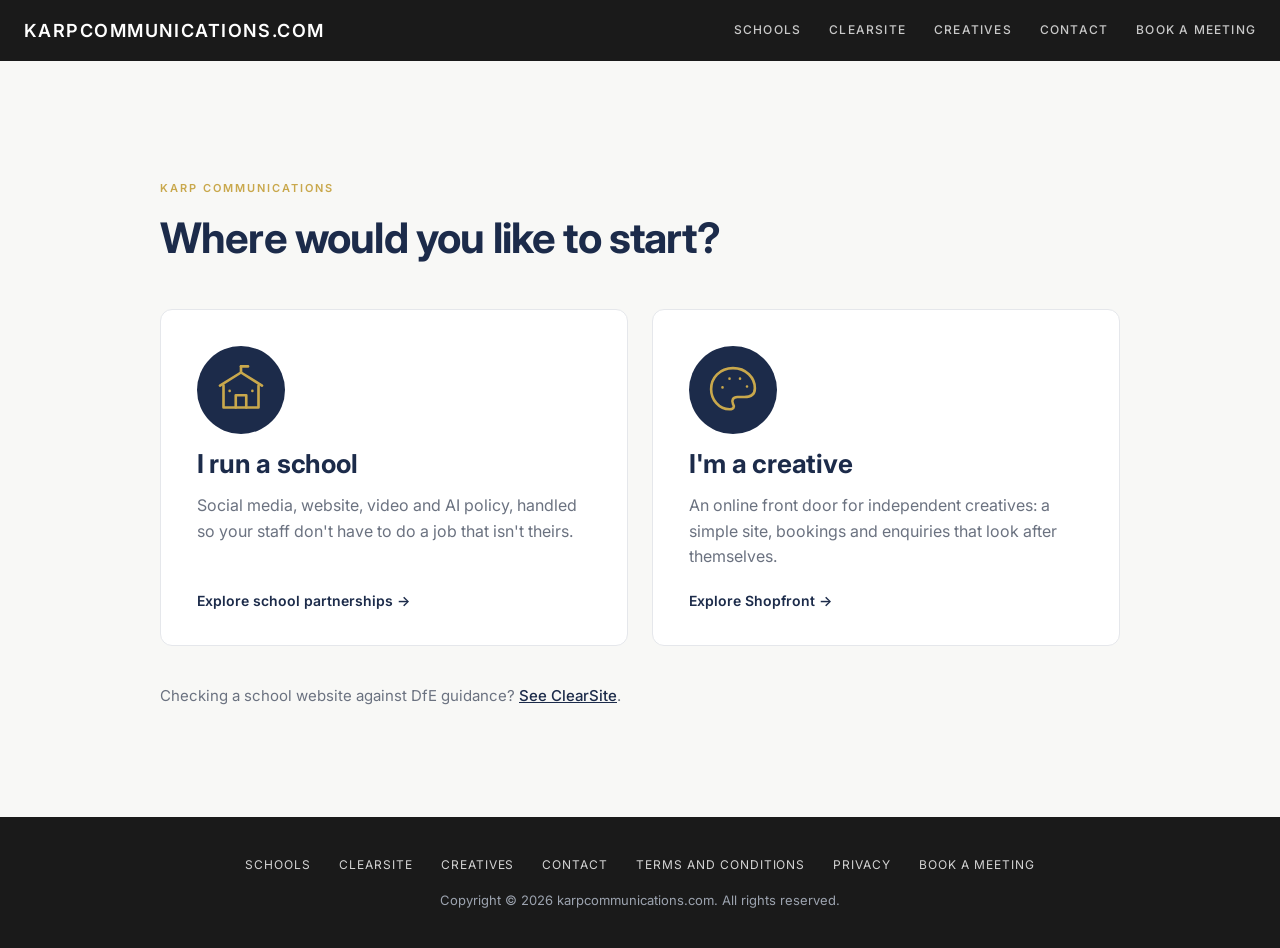
==== commit 7186233b: "Add a two-door home page with separate Schools and Creatives paths The schools pitch moves to /schoo" ====
--- a/index.html
+++ b/index.html
@@ -3,12 +3,12 @@
 <head>
 <meta charset="utf-8">
 <meta name="viewport" content="width=device-width, initial-scale=1">
-<title>Karp Communications | Education Digital Communication &amp; Consulting</title>
+<title>Karp Communications | Education Digital Communication & Consulting</title>
 <meta name="description" content="Karp Communications offers effective education digital communication strategies and consulting services.">
 <link rel="canonical" href="https://karpcommunications.com/">
 <link rel="icon" href="/assets/favicon.svg" type="image/svg+xml">
 <meta property="og:site_name" content="karpcommunications.com">
-<meta property="og:title" content="Karp Communications | Education Digital Communication &amp; Consulting">
+<meta property="og:title" content="Karp Communications | Education Digital Communication & Consulting">
 <meta property="og:description" content="Karp Communications offers effective education digital communication strategies and consulting services.">
 <meta property="og:url" content="https://karpcommunications.com/">
 <meta property="og:type" content="website">
@@ -21,978 +21,52 @@
 <body>
 <header class="site-header">
   <a class="brand" href="/">karpcommunications.com</a>
-  <nav aria-label="Main"><a href="/" aria-current="page">Home</a><a href="/contact/">Contact</a><a href="https://calendly.com/karpcommunications-info/30min" target="_blank" rel="noopener">Book a meeting</a><a href="/clearsite/">ClearSite</a></nav>
+  <nav aria-label="Main"><a href="/schools/">Schools</a><a href="/clearsite/">ClearSite</a><a href="/creatives/">Creatives</a><a href="/contact/">Contact</a><a href="https://calendly.com/karpcommunications-info/30min" target="_blank" rel="noopener">Book a meeting</a></nav>
 </header>
 <main>
-<style>
-  .kc-hero * { box-sizing: border-box; margin: 0; padding: 0; }
-  .kc-hero a { text-decoration: none; }
-  .kc-hero .kc-hero-ctas { display: flex; flex-direction: column; gap: 12px; }
-  @media (min-width: 768px) {
-    .kc-hero .kc-hero-inner { padding: 112px 24px 96px; }
-    .kc-hero .kc-hero-h1 { font-size: 64px; }
-    .kc-hero .kc-hero-sub { font-size: 19px; }
-    .kc-hero .kc-hero-ctas { flex-direction: row; }
-  }
-</style>
-
-<section class="kc-hero" style="width:100%; background:#fff;">
-  <div class="kc-hero-inner" style="max-width:960px; margin:0 auto; padding:80px 24px 64px;">
-
-    <!-- Eyebrow -->
-    <p style="font-family:'Inter',system-ui,sans-serif; font-size:11px; font-weight:600;
-              letter-spacing:0.18em; text-transform:uppercase; color:#9CA3AF; margin-bottom:32px;">
-      School Digital Partner · UK Primary &amp; Secondary
-    </p>
-
-    <!-- Headline — pain-led -->
-    <h1 class="kc-hero-h1" style="font-family:'Inter',system-ui,sans-serif; font-size:42px; font-weight:700;
-               line-height:1.1; letter-spacing:-0.02em; color:#1C2B4A; margin-bottom:32px; max-width:740px;">
-      Someone at your school is doing a job<br>
-      <span style="color:#C9A84C;">that doesn't exist.</span>
-    </h1>
-
-    <!-- Sub — bridge from pain to solution -->
-    <p class="kc-hero-sub" style="font-family:'Inter',system-ui,sans-serif; font-size:17px; color:#6B7280;
-              line-height:1.7; max-width:560px; margin-bottom:40px;">
-      Social media, website updates, video editing, AI policy. It's all getting
-      done by a teacher or TA who already has a full timetable. I know, because
-      I used to be that person. Now I do it for schools professionally, so your
-      staff don't have to.
-    </p>
-
-    <!-- CTAs -->
-    <div class="kc-hero-ctas">
-      <a href="/contact/" target="_blank" style="display:inline-flex; align-items:center; gap:8px;
-         background:#1C2B4A; color:#fff; font-family:'Inter',system-ui,sans-serif;
-         font-size:14px; font-weight:600; padding:14px 28px; border-radius:6px;">
-        Book a Free Digital Audit
-        <span style="font-size:16px;">→</span>
+<script>
+  // Old links such as karpcommunications.com/#contact pointed at sections that now live on the schools page.
+  (function () {
+    var h = location.hash;
+    if (/^#(contact|about|services|proof|faq)$/.test(h)) location.replace('/schools/' + h);
+  })();
+</script>
+<section class="kc-gate">
+  <div class="kc-gate-inner">
+    <p class="kc-eyebrow">Karp Communications</p>
+    <h1 class="kc-gate-h">Where would you like to start?</h1>
+    <div class="kc-paths">
+      <a class="kc-path" href="/schools/">
+        <span class="kc-path-icon"><svg viewBox="0 0 64 64" width="56" height="56" fill="none" stroke="currentColor" stroke-width="3" stroke-linecap="round" stroke-linejoin="round" aria-hidden="true">
+  <path d="M8 27 32 12l24 15"/><path d="M12 27v25h40V27"/><path d="M26 52V38h12v14"/><path d="M32 12V5"/><path d="M32 5h8"/><path d="M19 33h.01M45 33h.01"/>
+</svg></span>
+        <span class="kc-path-title">I run a school</span>
+        <span class="kc-path-text">Social media, website, video and AI policy, handled so your staff don't have to do a job that isn't theirs.</span>
+        <span class="kc-path-go">Explore school partnerships <span aria-hidden="true">&rarr;</span></span>
       </a>
-      <a href="#about" style="display:inline-flex; align-items:center; gap:6px;
-         color:#6B7280; font-family:'Inter',system-ui,sans-serif;
-         font-size:14px; font-weight:500; padding:14px 0;">
-       Meet Tamir ↓
+      <a class="kc-path" href="/creatives/">
+        <span class="kc-path-icon"><svg viewBox="0 0 64 64" width="56" height="56" fill="none" stroke="currentColor" stroke-width="3" stroke-linecap="round" stroke-linejoin="round" aria-hidden="true">
+  <path d="M32 7C17 7 7 18 7 31c0 12 9 23 21 23 5 0 6-3 4-6-2-4 0-8 5-8h8c8 0 12-4 12-10C57 18 47 7 32 7Z"/>
+  <path d="M20 29h.01M28 19h.01M40 19h.01M48 28h.01"/>
+</svg></span>
+        <span class="kc-path-title">I'm a creative</span>
+        <span class="kc-path-text">An online front door for independent creatives: a simple site, bookings and enquiries that look after themselves.</span>
+        <span class="kc-path-go">Explore Shopfront <span aria-hidden="true">&rarr;</span></span>
       </a>
     </div>
-
-    <!-- Compliance -->
-    <p style="font-family:'Inter',system-ui,sans-serif; font-size:11px; color:#9CA3AF;
-              margin-top:40px; letter-spacing:0.02em;">
-      Enhanced DBS · Level 1 Safeguarding · Prevent Duty · GDPR / DPA 2018 · B2B Outside IR35
-    </p>
-
-  </div>
-</section>
-
-<style>
-  .kc-stats * { box-sizing: border-box; margin: 0; padding: 0; }
-  .kc-stats .kc-stats-row {
-    display: grid; grid-template-columns: 1fr; gap: 32px;
-  }
-  @media (min-width: 768px) {
-    .kc-stats .kc-stats-inner { padding: 56px 24px; }
-    .kc-stats .kc-stats-row { grid-template-columns: 1fr 1fr 1fr; gap: 0; }
-    .kc-stats .kc-stat-mid { border-left: 1px solid #E5E7EB; border-right: 1px solid #E5E7EB; padding: 0 40px; }
-    .kc-stats .kc-stat-first { padding-right: 40px; }
-    .kc-stats .kc-stat-last { padding-left: 40px; }
-    .kc-stats .kc-stat-num { font-size: 48px; }
-  }
-</style>
-
-<section class="kc-stats" style="width:100%; background:#F8F8F6; border-top:1px solid #F3F4F6; border-bottom:1px solid #F3F4F6;">
-  <div class="kc-stats-inner" style="max-width:960px; margin:0 auto; padding:48px 24px;">
-
-    <!-- Row 1: Cost vs Value -->
-    <div class="kc-stats-row">
-      <div class="kc-stat-first">
-        <p class="kc-stat-num" style="font-family:'Inter',system-ui,sans-serif; font-size:36px; font-weight:700;
-                  color:#1C2B4A; letter-spacing:-0.02em; margin-bottom:8px;">£38–52k</p>
-        <p style="font-family:'Inter',system-ui,sans-serif; font-size:12px; color:#9CA3AF;
-                  line-height:1.5; max-width:200px;">
-          Annual cost of an in-house Communications Officer in London, before on-costs
-        </p>
-      </div>
-      <div class="kc-stat-mid">
-        <p class="kc-stat-num" style="font-family:'Inter',system-ui,sans-serif; font-size:36px; font-weight:700;
-                  color:#1C2B4A; letter-spacing:-0.02em; margin-bottom:8px;">£2,500</p>
-        <p style="font-family:'Inter',system-ui,sans-serif; font-size:12px; color:#9CA3AF;
-                  line-height:1.5; max-width:200px;">
-          Monthly Digital Partner retainer — full-scope, no overhead
-        </p>
-      </div>
-      <div class="kc-stat-last">
-        <p class="kc-stat-num" style="font-family:'Inter',system-ui,sans-serif; font-size:36px; font-weight:700;
-                  color:#1C2B4A; letter-spacing:-0.02em; margin-bottom:8px;">60 days</p>
-        <p style="font-family:'Inter',system-ui,sans-serif; font-size:12px; color:#9CA3AF;
-                  line-height:1.5; max-width:200px;">
-          Confidence Guarantee — second month refunded if you don't see improvement
-        </p>
-      </div>
-    </div>
-
-    <!-- Divider -->
-    <div style="height:1px; background:#E5E7EB; margin:40px 0;"></div>
-
-    <!-- Row 2: Operational Pain -->
-    <div class="kc-stats-row">
-      <div class="kc-stat-first">
-        <p class="kc-stat-num" style="font-family:'Inter',system-ui,sans-serif; font-size:36px; font-weight:700;
-                  color:#1C2B4A; letter-spacing:-0.02em; margin-bottom:8px;">3–5 hrs</p>
-        <p style="font-family:'Inter',system-ui,sans-serif; font-size:12px; color:#9CA3AF;
-                  line-height:1.5; max-width:200px;">
-          Weekly staff time lost to digital tasks outside their job description
-        </p>
-      </div>
-      <div class="kc-stat-mid">
-        <p class="kc-stat-num" style="font-family:'Inter',system-ui,sans-serif; font-size:36px; font-weight:700;
-                  color:#1C2B4A; letter-spacing:-0.02em; margin-bottom:8px;">40%</p>
-        <p style="font-family:'Inter',system-ui,sans-serif; font-size:12px; color:#9CA3AF;
-                  line-height:1.5; max-width:200px;">
-          Of school digital work handled informally, without dedicated resource
-        </p>
-      </div>
-      <div class="kc-stat-last">
-        <p class="kc-stat-num" style="font-family:'Inter',system-ui,sans-serif; font-size:36px; font-weight:700;
-                  color:#1C2B4A; letter-spacing:-0.02em; margin-bottom:8px;">0</p>
-        <p style="font-family:'Inter',system-ui,sans-serif; font-size:12px; color:#9CA3AF;
-                  line-height:1.5; max-width:200px;">
-          Statutory requirements for school AI governance — yet schools remain accountable
-        </p>
-      </div>
-    </div>
-
-  </div>
-</section>
-
-<style>
-  .kc-problem * { box-sizing: border-box; margin: 0; padding: 0; }
-  .kc-problem .kc-problem-grid { display: block; }
-  .kc-problem .kc-problem-pain { display: grid; grid-template-columns: 1fr 1fr; gap: 32px; }
-  @media (min-width: 768px) {
-    .kc-problem .kc-problem-inner { padding: 112px 24px; }
-    .kc-problem .kc-problem-grid { display: grid; grid-template-columns: 1fr 1fr; gap: 96px; }
-    .kc-problem .kc-problem-right { padding-top: 56px; }
-    .kc-problem .kc-problem-pain { grid-template-columns: 1fr 1fr 1fr 1fr; }
-  }
-</style>
-
-<section class="kc-problem" style="width:100%; background:#fff;">
-  <div class="kc-problem-inner" style="max-width:960px; margin:0 auto; padding:80px 24px;">
-
-    <div class="kc-problem-grid">
-
-      <!-- Left: Statement -->
-      <div>
-        <p style="font-family:'Inter',system-ui,sans-serif; font-size:11px; font-weight:600;
-                  letter-spacing:0.18em; text-transform:uppercase; color:#9CA3AF; margin-bottom:24px;">
-          The Problem
-        </p>
-        <h2 style="font-family:'Inter',system-ui,sans-serif; font-size:32px; font-weight:700;
-                   line-height:1.2; color:#1C2B4A;">
-          Most schools are running a full digital operation on the back of informal arrangements.
-        </h2>
-        <div style="width:40px; height:2px; background:#C9A84C; margin-top:32px;"></div>
-      </div>
-
-      <!-- Right: Body copy -->
-      <div class="kc-problem-right" style="margin-top:32px;">
-        <p style="font-family:'Inter',system-ui,sans-serif; font-size:16px; color:#6B7280;
-                  line-height:1.7; margin-bottom:20px;">
-          A teacher who is "good with social media." A teaching assistant who posts updates.
-          A business manager who chases the website provider when something breaks.
-        </p>
-        <p style="font-family:'Inter',system-ui,sans-serif; font-size:16px; color:#6B7280;
-                  line-height:1.7; margin-bottom:20px;">
-          It works — until it doesn't. One unedited recording uploaded. One parent video going
-          viral. One Ofsted inspector noting "inconsistent digital communication."
-        </p>
-        <p style="font-family:'Inter',system-ui,sans-serif; font-size:16px; color:#6B7280;
-                  line-height:1.7; margin-bottom:20px;">
-          The alternative — a dedicated Communications Officer — costs £38,000–£52,000
-          per year before on-costs, management time, and the full overhead of employment.
-        </p>
-        <p style="font-family:'Inter',system-ui,sans-serif; font-size:16px; color:#1C2B4A;
-                  line-height:1.7; font-weight:600;">
-          There is a third option.
-        </p>
-      </div>
-
-    </div>
-
-    <!-- Four pain points -->
-    <div class="kc-problem-pain" style="margin-top:80px; border-top:1px solid #F3F4F6; padding-top:48px;">
-
-      <div>
-        <p style="font-family:'Inter',system-ui,sans-serif; font-size:14px; font-weight:600;
-                  color:#1C2B4A; margin-bottom:8px;">Unpolished video</p>
-        <p style="font-family:'Inter',system-ui,sans-serif; font-size:13px; color:#9CA3AF;
-                  line-height:1.6;">
-          Raw recordings uploaded with no editing, branding, or quality control.
-        </p>
-      </div>
-
-      <div>
-        <p style="font-family:'Inter',system-ui,sans-serif; font-size:14px; font-weight:600;
-                  color:#1C2B4A; margin-bottom:8px;">AI compliance gaps</p>
-        <p style="font-family:'Inter',system-ui,sans-serif; font-size:13px; color:#9CA3AF;
-                  line-height:1.6;">
-          AI tools deployed without a DPIA, board governance, or written policy.
-        </p>
-      </div>
-
-      <div>
-        <p style="font-family:'Inter',system-ui,sans-serif; font-size:14px; font-weight:600;
-                  color:#1C2B4A; margin-bottom:8px;">Website compliance gaps</p>
-        <p style="font-family:'Inter',system-ui,sans-serif; font-size:13px; color:#9CA3AF;
-                  line-height:1.6;">
-          Missing statutory items the DfE requires schools to publish online. Quietly racking up risk.
-        </p>
-      </div>
-
-      <div>
-        <p style="font-family:'Inter',system-ui,sans-serif; font-size:14px; font-weight:600;
-                  color:#1C2B4A; margin-bottom:8px;">Staff time drain</p>
-        <p style="font-family:'Inter',system-ui,sans-serif; font-size:13px; color:#9CA3AF;
-                  line-height:1.6;">
-          Teachers spending evenings on communications work outside their contract.
-        </p>
-      </div>
-
-    </div>
-
-  </div>
-</section>
-
-<style>
-  .kc-iceberg * { box-sizing: border-box; margin: 0; padding: 0; }
-  .kc-iceberg .kc-iceberg-split { display: block; border: 1px solid #E5E7EB; border-radius: 12px; overflow: hidden; }
-  @media (min-width: 768px) {
-    .kc-iceberg .kc-iceberg-inner { padding: 112px 24px; }
-    .kc-iceberg .kc-iceberg-split { display: grid; grid-template-columns: 1fr 1fr; }
-  }
-</style>
-
-<section class="kc-iceberg" style="width:100%; background:#F8F8F6;">
-  <div class="kc-iceberg-inner" style="max-width:960px; margin:0 auto; padding:80px 24px;">
-
-    <!-- Header -->
-    <div style="margin-bottom:56px;">
-      <p style="font-family:'Inter',system-ui,sans-serif; font-size:11px; font-weight:600;
-                letter-spacing:0.18em; text-transform:uppercase; color:#9CA3AF; margin-bottom:20px;">
-        How It Works
-      </p>
-      <h2 style="font-family:'Inter',system-ui,sans-serif; font-size:32px; font-weight:700;
-                 color:#1C2B4A; margin-bottom:16px;">
-        The Operational Iceberg™
-      </h2>
-      <p style="font-family:'Inter',system-ui,sans-serif; font-size:16px; color:#9CA3AF;
-                line-height:1.65; max-width:480px;">
-        What parents and Ofsted see is the visible tip.
-        What makes that possible is the engine running beneath the surface.
-      </p>
-    </div>
-
-    <!-- Two-panel split -->
-    <div class="kc-iceberg-split">
-
-      <!-- Visible -->
-      <div style="background:#fff; padding:48px;">
-        <p style="font-family:'Inter',system-ui,sans-serif; font-size:11px; font-weight:600;
-                  letter-spacing:0.18em; text-transform:uppercase; color:#C9A84C; margin-bottom:28px;">
-          Visible — what stakeholders see
-        </p>
-        <div style="font-family:'Inter',system-ui,sans-serif; font-size:16px; color:#1C2B4A; line-height:2.2;">
-          <p>— Professional social media feeds</p>
-          <p>— Clean, current website</p>
-          <p>— High-quality video content</p>
-        </div>
-        <p style="font-family:'Inter',system-ui,sans-serif; font-size:12px; color:#9CA3AF;
-                  font-style:italic; margin-top:32px; padding-top:24px; border-top:1px solid #F3F4F6;">
-          This is what your school is judged on.
-        </p>
-      </div>
-
-      <!-- Engine -->
-      <div style="background:#F3F4F6; padding:48px;">
-        <p style="font-family:'Inter',system-ui,sans-serif; font-size:11px; font-weight:600;
-                  letter-spacing:0.18em; text-transform:uppercase; color:#C9A84C; margin-bottom:28px;">
-          Operational Engine — what I run beneath
-        </p>
-        <div style="font-family:'Inter',system-ui,sans-serif; font-size:15px; line-height:2.2;">
-          <p>
-            <span style="color:#1C2B4A; font-weight:500;">— Zero-Friction Workflow</span>
-            <span style="color:#6B7280;"> — raw inputs become agency-grade content</span>
-          </p>
-          <p style="color:#6B7280;">— Adobe Suite design and video post-production</p>
-          <p style="color:#6B7280;">— Microsoft Power Platform and intranet governance</p>
-          <p style="color:#6B7280;">— Website vendor liaison and platform management</p>
-          <p style="color:#6B7280;">— Statutory website compliance monitoring</p>
-          <p style="color:#6B7280;">— AI governance advisory and board-level reporting</p>
-        </div>
-      </div>
-
-    </div>
-
-    <!-- Tagline -->
-    <p style="font-family:'Inter',system-ui,sans-serif; font-size:17px; font-weight:500;
-              color:#1C2B4A; text-align:center; margin-top:40px;">
-      Teachers submit raw material.
-      <span style="color:#C9A84C;">Everything else is handled.</span>
-    </p>
-
-  </div>
-</section>
-
-<style>
-<div id="target-section"></div>
-  .kc-meet * { box-sizing: border-box; margin: 0; padding: 0; }
-  .kc-meet a { text-decoration: none; }
-  .kc-meet .kc-meet-grid { display: block; }
-  @media (min-width: 768px) {
-    .kc-meet .kc-meet-inner { padding: 112px 24px; }
-    .kc-meet .kc-meet-grid { display: grid; grid-template-columns: 1fr 1fr; gap: 80px; }
-    .kc-meet .kc-meet-right { padding-top: 8px; }
-  }
-</style>
-
-<section class="kc-meet" id="about" style="width:100%; background:#fff;">
-  <div class="kc-meet-inner" style="max-width:960px; margin:0 auto; padding:80px 24px;">
-
-    <div class="kc-meet-grid">
-
-      <!-- Left: Video + personal intro -->
-      <div>
-        <p style="font-family:'Inter',system-ui,sans-serif; font-size:11px; font-weight:600;
-                  letter-spacing:0.18em; text-transform:uppercase; color:#9CA3AF; margin-bottom:24px;">
-          Meet Tamir
-        </p>
-
-        <!-- Video Embed (Square Cropped + Rounded Corners) -->
-        <div style="position:relative; padding-bottom:100%; height:0; overflow:hidden;
-                    border-radius:24px; transform:translateZ(0); background:#FFFFFF; margin-bottom:32px;">
-          
-          <div style="position: relative; padding-bottom: 100%; height: 0;"><iframe src="https://www.loom.com/embed/5a7d4b91580c400cb62c62820acfe569" frameborder="0" webkitallowfullscreen mozallowfullscreen allowfullscreen style="position: absolute; top: 0; left:; width: 100%; height: 100%;"></iframe>
-        </div>
-</div>
-        <p style="font-family:'Inter',system-ui,sans-serif; font-size:14px; color:#9CA3AF;
-                  font-style:italic; line-height:1.6;">
-          90 seconds. No pitch. Just who I am and why I do this.
-        </p>
-      </div>
-
-      <!-- Right: Personal bio -->
-      <div class="kc-meet-right" style="margin-top:32px;">
-
-        <blockquote style="font-family:'Inter',system-ui,sans-serif; font-size:24px; font-weight:700;
-                           line-height:1.3; color:#1C2B4A; margin-bottom:28px;">
-          "I'm a former classroom teacher, a father, and someone who is genuinely fascinated by how things evolve."
-        </blockquote>
-
-        <p style="font-family:'Inter',system-ui,sans-serif; font-size:16px; color:#6B7280;
-                  line-height:1.75; margin-bottom:20px;">
-          I didn't plan to end up doing this. I was a teacher. I loved the classroom. But I kept
-          getting pulled into the digital side of school life — building things, fixing things,
-          making things look the way they should. Eventually I realised that the thing I was doing
-          on the side was the thing I was best at.
-        </p>
-
-        <p style="font-family:'Inter',system-ui,sans-serif; font-size:16px; color:#6B7280;
-                  line-height:1.75; margin-bottom:20px;">
-          I'm also a dad. I see schools from both sides of the gate now — as someone who
-          understands the operational pressure on the inside, and as a parent who notices when a
-          school's public face doesn't reflect how good it actually is. That gap bothers me.
-          That's what I fix.
-        </p>
-
-        <p style="font-family:'Inter',system-ui,sans-serif; font-size:16px; color:#6B7280;
-                  line-height:1.75; margin-bottom:28px;">
-          Outside of schools, I run a creative practice through an evolutionary lens — looking at
-          how systems, ideas, and organisations adapt and change over time. It sounds abstract,
-          but it's actually why I'm good at this: I think in systems. I see the whole picture, not
-          just the social media post or the website update. I see the operation underneath.
-        </p>
-
-        <div style="border-top:1px solid #F3F4F6; padding-top:24px;">
-
-          <div style="display:flex; align-items:baseline; gap:16px; margin-bottom:16px;">
-            <span style="font-family:'Inter',system-ui,sans-serif; font-size:11px; font-weight:700;
-                         color:#C9A84C; min-width:80px;">Background</span>
-            <p style="font-family:'Inter',system-ui,sans-serif; font-size:14px; color:#6B7280; line-height:1.6;">
-              Former classroom teacher. Enhanced DBS, NPQLTD, Level 2 Safeguarding, Prevent Duty.
-            </p>
-          </div>
-
-          <div style="display:flex; align-items:baseline; gap:16px; margin-bottom:16px;">
-            <span style="font-family:'Inter',system-ui,sans-serif; font-size:11px; font-weight:700;
-                         color:#C9A84C; min-width:80px;">Tools</span>
-            <p style="font-family:'Inter',system-ui,sans-serif; font-size:14px; color:#6B7280; line-height:1.6;">
-              Adobe Creative Suite, Microsoft Power Platform, Logic Pro X, AI governance frameworks.
-            </p>
-          </div>
-
-          <div style="display:flex; align-items:baseline; gap:16px; margin-bottom:16px;">
-            <span style="font-family:'Inter',system-ui,sans-serif; font-size:11px; font-weight:700;
-                         color:#C9A84C; min-width:80px;">Approach</span>
-            <p style="font-family:'Inter',system-ui,sans-serif; font-size:14px; color:#6B7280; line-height:1.6;">
-              One person. No account managers, no handoffs. You deal with me directly.
-            </p>
-          </div>
-
-          <div style="display:flex; align-items:baseline; gap:16px;">
-            <span style="font-family:'Inter',system-ui,sans-serif; font-size:11px; font-weight:700;
-                         color:#C9A84C; min-width:80px;">Status</span>
-            <p style="font-family:'Inter',system-ui,sans-serif; font-size:14px; color:#6B7280; line-height:1.6;">
-              B2B consultancy, outside IR35. Available during school hours.
-            </p>
-          </div>
-
-        </div>
-
-      </div>
-    </div>
-
-  </div>
-</section>
-
-<style>
-  .kc-svc * { box-sizing: border-box; margin: 0; padding: 0; }
-  .kc-svc a { text-decoration: none; }
-  .kc-svc .kc-svc-cards { display: block; }
-  .kc-svc .kc-svc-card { margin-bottom: 20px; }
-  @media (min-width: 768px) {
-    .kc-svc .kc-svc-inner { padding: 112px 24px; }
-    .kc-svc .kc-svc-cards { display: grid; grid-template-columns: 1fr 1fr 1fr; gap: 20px; }
-    .kc-svc .kc-svc-card { margin-bottom: 0; }
-  }
-</style>
-
-<section class="kc-svc" id="services" style="width:100%; background:#F8F8F6;">
-  <div class="kc-svc-inner" style="max-width:960px; margin:0 auto; padding:80px 24px;">
-
-    <!-- Header -->
-    <div style="margin-bottom:56px;">
-      <p style="font-family:'Inter',system-ui,sans-serif; font-size:11px; font-weight:600;
-                letter-spacing:0.18em; text-transform:uppercase; color:#9CA3AF; margin-bottom:20px;">
-        Services
-      </p>
-      <h2 style="font-family:'Inter',system-ui,sans-serif; font-size:32px; font-weight:700;
-                 color:#1C2B4A; margin-bottom:12px;">
-        Three ways to work together.
-      </h2>
-      <p style="font-family:'Inter',system-ui,sans-serif; font-size:16px; color:#9CA3AF; max-width:400px;">
-        A fixed monthly fee. A defined scope. No hourly rates.
-      </p>
-    </div>
-
-    <!-- Cards -->
-    <div class="kc-svc-cards">
-
-      <!-- Foundation -->
-      <div class="kc-svc-card" style="background:#fff; border:1px solid #E5E7EB; border-radius:12px; padding:32px;">
-        <p style="font-family:'Inter',system-ui,sans-serif; font-size:11px; font-weight:600;
-                  letter-spacing:0.15em; text-transform:uppercase; color:#9CA3AF; margin-bottom:20px;">
-          Foundation
-        </p>
-        <p style="font-family:'Inter',system-ui,sans-serif; font-size:36px; font-weight:700; color:#1C2B4A;">
-          £1,500<span style="font-size:14px; font-weight:400; color:#9CA3AF;">/mo</span>
-        </p>
-        <p style="font-family:'Inter',system-ui,sans-serif; font-size:12px; color:#9CA3AF; margin-top:4px; margin-bottom:28px;">
-          3-month minimum · 30 days notice
-        </p>
-
-        <div style="border-top:1px solid #F3F4F6; padding-top:20px;">
-          <p style="font-family:'Inter',system-ui,sans-serif; font-size:14px; color:#6B7280; line-height:2.2;">
-            Social media management (3–4 posts/week)<br>
-            Website content updates (48hr turnaround)<br>
-            Professional copywriting and editing<br>
-            Quarterly statutory website compliance check<br>
-            Monthly performance report<br>
-            GDPR-compliant social media policy
-          </p>
-        </div>
-
-        <a href="/contact/" style="display:block; text-align:center; margin-top:28px;
-           border:1px solid #E5E7EB; color:#1C2B4A; font-family:'Inter',system-ui,sans-serif;
-           font-size:14px; font-weight:600; padding:12px; border-radius:6px;">
-          Book a Free Audit 
-        </a>
-      </div>
-
-      <!-- Digital Partner — Recommended -->
-      <div class="kc-svc-card" style="background:#fff; border:2px solid #C9A84C; border-radius:12px;
-                                       padding:32px; position:relative;">
-        <span style="position:absolute; top:-12px; left:24px; background:#C9A84C; color:#fff;
-                     font-family:'Inter',system-ui,sans-serif; font-size:11px; font-weight:700;
-                     padding:4px 14px; border-radius:20px; letter-spacing:0.04em;">
-          Recommended
-        </span>
-        <p style="font-family:'Inter',system-ui,sans-serif; font-size:11px; font-weight:600;
-                  letter-spacing:0.15em; text-transform:uppercase; color:#C9A84C; margin-bottom:20px; margin-top:4px;">
-          Digital Partner
-        </p>
-        <p style="font-family:'Inter',system-ui,sans-serif; font-size:36px; font-weight:700; color:#1C2B4A;">
-          £2,500<span style="font-size:14px; font-weight:400; color:#9CA3AF;">/mo</span>
-        </p>
-        <p style="font-family:'Inter',system-ui,sans-serif; font-size:12px; color:#9CA3AF; margin-top:4px; margin-bottom:28px;">
-          3-month minimum · 30 days notice
-        </p>
-
-        <div style="border-top:1px solid #F3F4F6; padding-top:20px;">
-          <p style="font-family:'Inter',system-ui,sans-serif; font-size:14px; color:#6B7280; line-height:2.2;">
-            Everything in Foundation<br>
-            Adobe Suite video and graphic design<br>
-            Zero-Friction Workflow for staff<br>
-            Vendor and platform liaison<br>
-            Microsoft Power Platform maintenance<br>
-            Monthly AI governance advisory<br>
-            Bi-monthly SLT / SBM strategy call
-          </p>
-        </div>
-
-        <p style="font-family:'Inter',system-ui,sans-serif; font-size:12px; color:#9CA3AF;
-                  font-style:italic; margin-top:20px;">
-          Includes AI governance policy review (£2,000 value) and full statutory website compliance audit (£1,500 value).
-        </p>
-
-        <a href="/contact/" style="display:block; text-align:center; margin-top:24px;
-           background:#C9A84C; color:#fff; font-family:'Inter',system-ui,sans-serif;
-           font-size:14px; font-weight:600; padding:12px; border-radius:6px;">
-          Book a Free Audit
-        </a>
-      </div>
-
-      <!-- Strategic -->
-      <div class="kc-svc-card" style="background:#fff; border:1px solid #E5E7EB; border-radius:12px; padding:32px;">
-        <p style="font-family:'Inter',system-ui,sans-serif; font-size:11px; font-weight:600;
-                  letter-spacing:0.15em; text-transform:uppercase; color:#9CA3AF; margin-bottom:20px;">
-          Strategic
-        </p>
-        <p style="font-family:'Inter',system-ui,sans-serif; font-size:36px; font-weight:700; color:#1C2B4A;">
-          £4,000<span style="font-size:14px; font-weight:400; color:#9CA3AF;">/mo</span>
-        </p>
-        <p style="font-family:'Inter',system-ui,sans-serif; font-size:12px; color:#9CA3AF; margin-top:4px; margin-bottom:28px;">
-          6-month minimum · 60 days notice
-        </p>
-
-        <div style="border-top:1px solid #F3F4F6; padding-top:20px;">
-          <p style="font-family:'Inter',system-ui,sans-serif; font-size:14px; color:#6B7280; line-height:2.2;">
-            Everything in Digital Partner<br>
-            Quarterly board-level AI governance report<br>
-            Termly staff digital training programme<br>
-            Annual Ofsted digital readiness review<br>
-            Crisis comms — 4-hour priority response<br>
-            Multi-Academy Trust scope available
-          </p>
-        </div>
-
-        <a href="/contact/" style="display:block; text-align:center; margin-top:28px;
-           border:1px solid #E5E7EB; color:#1C2B4A; font-family:'Inter',system-ui,sans-serif;
-           font-size:14px; font-weight:600; padding:12px; border-radius:6px;">
-          Book a Free Audit
-        </a>
-      </div>
-
-    </div>
-
-    <!-- Guarantee note -->
-    <p style="font-family:'Inter',system-ui,sans-serif; font-size:14px; color:#9CA3AF;
-              text-align:center; margin-top:32px;">
-      All tiers include the <span style="color:#1C2B4A; font-weight:500;">60-Day Confidence Guarantee</span>.
-    </p>
-
-  </div>
-</section>
-
-<style>
-  .kc-proof * { box-sizing: border-box; margin: 0; padding: 0; }
-  .kc-proof a { text-decoration: none; }
-  .kc-proof .kc-proof-grid { display: block; }
-  @media (min-width: 768px) {
-    .kc-proof .kc-proof-inner { padding: 112px 24px; }
-    .kc-proof .kc-proof-grid { display: grid; grid-template-columns: 1fr 1fr; gap: 96px; }
-    .kc-proof .kc-proof-right { padding-top: 48px; }
-  }
-</style>
-
-<section class="kc-proof" id="proof" style="width:100%; background:#fff;">
-  <div class="kc-proof-inner" style="max-width:960px; margin:0 auto; padding:80px 24px;">
-
-    <div class="kc-proof-grid">
-
-      <!-- Left -->
-      <div>
-        <p style="font-family:'Inter',system-ui,sans-serif; font-size:11px; font-weight:600;
-                  letter-spacing:0.18em; text-transform:uppercase; color:#9CA3AF; margin-bottom:24px;">
-          Proof of Concept
-        </p>
-        <h2 style="font-family:'Inter',system-ui,sans-serif; font-size:32px; font-weight:700;
-                   line-height:1.2; color:#1C2B4A; margin-bottom:32px;">
-          From informal arrangement to agency-grade operation — without a single new hire.
-        </h2>
-        <p style="font-family:'Inter',system-ui,sans-serif; font-size:16px; color:#6B7280;
-                  line-height:1.7; margin-bottom:20px;">
-          One of the largest Single-Academies in England —
-          approximately 2,500 pupils and digital infrastructure among the strongest in the
-          English secondary sector.
-        </p>
-        <p style="font-family:'Inter',system-ui,sans-serif; font-size:16px; color:#6B7280;
-                  line-height:1.7; margin-bottom:40px;">
-          Since 2023, I have operated as their retained Digital Partner, handling everything
-          beneath the surface without any in-house communications staff.
-        </p>
-
-        <!-- Quote -->
-        <div style="border-left:2px solid #C9A84C; padding-left:24px;">
-          <p style="font-family:'Inter',system-ui,sans-serif; font-size:14px; color:#6B7280;
-                    line-height:1.7; font-style:italic;">
-            "The goal is to formalise this evolution — so we can sustain the quality of the
-            school's public image without adding administrative burden to teachers."
-          </p>
-          <p style="font-family:'Inter',system-ui,sans-serif; font-size:12px; color:#9CA3AF; margin-top:12px;">
-            — 2026 Digital Operations Roadmap
-          </p>
-        </div>
-      </div>
-
-      <!-- Right: Deliverables -->
-      <div class="kc-proof-right" style="margin-top:32px;">
-        <p style="font-family:'Inter',system-ui,sans-serif; font-size:11px; font-weight:600;
-                  letter-spacing:0.18em; text-transform:uppercase; color:#9CA3AF; margin-bottom:24px;">
-          What was delivered
-        </p>
-
-        <div style="border-top:1px solid #F3F4F6; padding:16px 0;">
-          <p style="font-family:'Inter',system-ui,sans-serif; font-size:14px; font-weight:500; color:#1C2B4A; margin-bottom:4px;">
-            Social media management</p>
-          <p style="font-family:'Inter',system-ui,sans-serif; font-size:13px; color:#9CA3AF; line-height:1.5;">
-            Full management across multiple platforms — daily posting, brand consistency, safeguarding-aware review.</p>
-        </div>
-
-        <div style="border-top:1px solid #F3F4F6; padding:16px 0;">
-          <p style="font-family:'Inter',system-ui,sans-serif; font-size:14px; font-weight:500; color:#1C2B4A; margin-bottom:4px;">
-            Website content and vendor liaison</p>
-          <p style="font-family:'Inter',system-ui,sans-serif; font-size:13px; color:#9CA3AF; line-height:1.5;">
-            Updates, provider management, technical escalation — without involving teaching staff.</p>
-        </div>
-
-        <div style="border-top:1px solid #F3F4F6; padding:16px 0;">
-          <p style="font-family:'Inter',system-ui,sans-serif; font-size:14px; font-weight:500; color:#1C2B4A; margin-bottom:4px;">
-            Adobe Premiere video production</p>
-          <p style="font-family:'Inter',system-ui,sans-serif; font-size:13px; color:#9CA3AF; line-height:1.5;">
-            Events, assemblies, governor meetings — edited, captioned, published to brand standard.</p>
-        </div>
-
-        <div style="border-top:1px solid #F3F4F6; padding:16px 0;">
-          <p style="font-family:'Inter',system-ui,sans-serif; font-size:14px; font-weight:500; color:#1C2B4A; margin-bottom:4px;">
-            Microsoft Power Platform and intranet</p>
-          <p style="font-family:'Inter',system-ui,sans-serif; font-size:13px; color:#9CA3AF; line-height:1.5;">
-            Automation builds, form workflows, and intranet governance for staff-facing systems.</p>
-        </div>
-
-        <div style="border-top:1px solid #F3F4F6; padding:16px 0;">
-          <p style="font-family:'Inter',system-ui,sans-serif; font-size:14px; font-weight:500; color:#1C2B4A; margin-bottom:4px;">
-            AI governance audit — March 2026</p>
-          <p style="font-family:'Inter',system-ui,sans-serif; font-size:13px; color:#9CA3AF; line-height:1.5;">
-            5-domain statutory framework covering Governance, Educator Capacity, Student Innovation, Equity, Stakeholder Communication.</p>
-        </div>
-
-        <div style="border-top:1px solid #F3F4F6; padding-top:16px;">
-          <a href="#contact" style="font-family:'Inter',system-ui,sans-serif; font-size:14px;
-             font-weight:500; color:#1C2B4A;">
-            Request the full case study →
-          </a>
-        </div>
-
-      </div>
-    </div>
-
-  </div>
-</section>
-
-<style>
-  .kc-guar * { box-sizing: border-box; margin: 0; padding: 0; }
-  .kc-guar a { text-decoration: none; }
-  .kc-guar .kc-guar-grid { display: block; }
-  @media (min-width: 768px) {
-    .kc-guar .kc-guar-grid { display: grid; grid-template-columns: 200px 1fr; gap: 64px; align-items: baseline; }
-  }
-</style>
-
-<section class="kc-guar" style="width:100%; background:#F8F8F6; padding:64px 0;">
-  <div style="max-width:960px; margin:0 auto; padding:0 24px;">
-    <div style="background:#fff; border:1px solid #E5E7EB; border-radius:12px; padding:48px;">
-
-      <div class="kc-guar-grid">
-
-        <!-- Large number -->
-        <div style="margin-bottom:24px;">
-          <p style="font-family:'Inter',system-ui,sans-serif; font-size:96px; font-weight:700;
-                    color:#1C2B4A; line-height:0.9;">60</p>
-          <p style="font-family:'Inter',system-ui,sans-serif; font-size:11px; font-weight:600;
-                    letter-spacing:0.15em; text-transform:uppercase; color:#C9A84C; margin-top:8px;">
-            Day Guarantee
-          </p>
-        </div>
-
-        <!-- Copy -->
-        <div>
-          <h3 style="font-family:'Inter',system-ui,sans-serif; font-size:20px; font-weight:700;
-                     color:#1C2B4A; margin-bottom:16px;">
-            The 60-Day Confidence Guarantee
-          </h3>
-          <p style="font-family:'Inter',system-ui,sans-serif; font-size:16px; color:#6B7280;
-                    line-height:1.7; margin-bottom:16px;">
-            If after 60 days your school's digital operation has not meaningfully improved —
-            in quality, consistency, or reduction of burden on your staff — I will refund
-            your second month's fee in full. No questions. No conditions.
-          </p>
-          <p style="font-family:'Inter',system-ui,sans-serif; font-size:16px; color:#6B7280;
-                    line-height:1.7; margin-bottom:24px;">
-            I am confident enough in the outcome to carry the risk so you don't have to.
-          </p>
-          <a href="#contact" style="font-family:'Inter',system-ui,sans-serif; font-size:14px;
-             font-weight:600; color:#1C2B4A;">
-            Book a free audit to get started →
-          </a>
-        </div>
-
-      </div>
-    </div>
-  </div>
-</section>
-
-<style>
-  .kc-faq * { box-sizing: border-box; margin: 0; padding: 0; }
-  .kc-faq details { border-top: 1px solid #F3F4F6; }
-  .kc-faq details:last-child { border-bottom: 1px solid #F3F4F6; }
-  .kc-faq summary { cursor: pointer; list-style: none; }
-  .kc-faq summary::-webkit-details-marker { display: none; }
-  .kc-faq summary::marker { display: none; }
-  .kc-faq details[open] summary .kc-faq-icon { transform: rotate(45deg); }
-  @media (min-width: 768px) {
-    .kc-faq .kc-faq-inner { padding: 112px 24px; }
-  }
-</style>
-
-<section class="kc-faq" id="faq" style="width:100%; background:#fff;">
-  <div class="kc-faq-inner" style="max-width:640px; margin:0 auto; padding:80px 24px;">
-
-    <div style="margin-bottom:48px;">
-      <p style="font-family:'Inter',system-ui,sans-serif; font-size:11px; font-weight:600;
-                letter-spacing:0.18em; text-transform:uppercase; color:#9CA3AF; margin-bottom:20px;">
-        FAQ
-      </p>
-      <h2 style="font-family:'Inter',system-ui,sans-serif; font-size:32px; font-weight:700; color:#1C2B4A;">
-        Common questions.
-      </h2>
-    </div>
-
-    <!-- Q1 -->
-    <details>
-      <summary style="display:flex; align-items:center; justify-content:space-between; gap:16px; padding:20px 0;">
-        <span style="font-family:'Inter',system-ui,sans-serif; font-size:14px; font-weight:500; color:#1C2B4A;">
-          What if we already have someone who handles social media?
-        </span>
-        <span class="kc-faq-icon" style="font-size:18px; color:#D1D5DB; transition:transform 0.2s; flex-shrink:0;">+</span>
-      </summary>
-      <p style="font-family:'Inter',system-ui,sans-serif; font-size:14px; color:#6B7280;
-                line-height:1.7; padding-bottom:20px;">
-        The Zero-Friction Workflow reduces burden, not creates conflict. In most schools,
-        a member of staff spends 3–5 hours per week on digital tasks outside their role.
-        I take that work entirely. If there is genuine overlap, we scope accordingly —
-        you only pay for what I deliver.
-      </p>
-    </details>
-
-    <!-- Q2 -->
-    <details>
-      <summary style="display:flex; align-items:center; justify-content:space-between; gap:16px; padding:20px 0;">
-        <span style="font-family:'Inter',system-ui,sans-serif; font-size:14px; font-weight:500; color:#1C2B4A;">
-          Can we start on Foundation and move up?
-        </span>
-        <span class="kc-faq-icon" style="font-size:18px; color:#D1D5DB; transition:transform 0.2s; flex-shrink:0;">+</span>
-      </summary>
-      <p style="font-family:'Inter',system-ui,sans-serif; font-size:14px; color:#6B7280;
-                line-height:1.7; padding-bottom:20px;">
-        Yes. Most clients start at Digital Partner, but Foundation is a valid entry point.
-        Tier upgrades happen at any point with 30 days' notice. In practice, the Digital
-        Partner scope tends to expand rather than contract once in place.
-      </p>
-    </details>
-
-    <!-- Q3 -->
-    <details>
-      <summary style="display:flex; align-items:center; justify-content:space-between; gap:16px; padding:20px 0;">
-        <span style="font-family:'Inter',system-ui,sans-serif; font-size:14px; font-weight:500; color:#1C2B4A;">
-          Do you work with primary schools?
-        </span>
-        <span class="kc-faq-icon" style="font-size:18px; color:#D1D5DB; transition:transform 0.2s; flex-shrink:0;">+</span>
-      </summary>
-      <p style="font-family:'Inter',system-ui,sans-serif; font-size:14px; color:#6B7280;
-                line-height:1.7; padding-bottom:20px;">
-        Yes. All three tiers are available to primary schools. Foundation is typically the right
-        starting point for smaller primaries. Strategic is designed for larger primaries,
-        federations, or those with governing board AI governance obligations.
-      </p>
-    </details>
-
-    <!-- Q4 -->
-    <details>
-      <summary style="display:flex; align-items:center; justify-content:space-between; gap:16px; padding:20px 0;">
-        <span style="font-family:'Inter',system-ui,sans-serif; font-size:14px; font-weight:500; color:#1C2B4A;">
-          What about Multi-Academy Trusts?
-        </span>
-        <span class="kc-faq-icon" style="font-size:18px; color:#D1D5DB; transition:transform 0.2s; flex-shrink:0;">+</span>
-      </summary>
-      <p style="font-family:'Inter',system-ui,sans-serif; font-size:14px; color:#6B7280;
-                line-height:1.7; padding-bottom:20px;">
-        MAT engagements are scoped individually under the Strategic tier. A single contract
-        covering 3–6 schools is available at a blended rate. Contact me directly for a bespoke proposal.
-      </p>
-    </details>
-
-    <!-- Q5 -->
-    <details>
-      <summary style="display:flex; align-items:center; justify-content:space-between; gap:16px; padding:20px 0;">
-        <span style="font-family:'Inter',system-ui,sans-serif; font-size:14px; font-weight:500; color:#1C2B4A;">
-          Are you available during school hours?
-        </span>
-        <span class="kc-faq-icon" style="font-size:18px; color:#D1D5DB; transition:transform 0.2s; flex-shrink:0;">+</span>
-      </summary>
-      <p style="font-family:'Inter',system-ui,sans-serif; font-size:14px; color:#6B7280;
-                line-height:1.7; padding-bottom:20px;">
-        Yes — this is a core value proposition. As a B2B partner rather than a freelancer working
-        evenings, I am available during business hours for urgent requests, vendor calls, and
-        platform issues.
-      </p>
-    </details>
-
-    <!-- Q6 -->
-    <details>
-      <summary style="display:flex; align-items:center; justify-content:space-between; gap:16px; padding:20px 0;">
-        <span style="font-family:'Inter',system-ui,sans-serif; font-size:14px; font-weight:500; color:#1C2B4A;">
-          What compliance credentials do you hold?
-        </span>
-        <span class="kc-faq-icon" style="font-size:18px; color:#D1D5DB; transition:transform 0.2s; flex-shrink:0;">+</span>
-      </summary>
-      <p style="font-family:'Inter',system-ui,sans-serif; font-size:14px; color:#6B7280;
-                line-height:1.7; padding-bottom:20px;">
-        Enhanced DBS, Level 1 Safeguarding, and Prevent Duty training are all current.
-        A GDPR-compliant Data Processing Agreement is signed at onboarding. All work is
-        contracted as B2B consultancy services, outside IR35. Certificates available on request.
-      </p>
-    </details>
-
-  </div>
-</section>
-
-<style>
-  .kc-cta * { box-sizing: border-box; margin: 0; padding: 0; }
-  .kc-cta a { text-decoration: none; }
-  .kc-cta .kc-cta-grid { display: block; }
-  @media (min-width: 768px) {
-    .kc-cta .kc-cta-inner { padding: 112px 24px; }
-    .kc-cta .kc-cta-grid { display: grid; grid-template-columns: 1fr 1fr; gap: 64px; }
-  }
-</style>
-
-<section class="kc-cta" id="contact" style="width:100%; background:#F8F8F6;">
-  <div class="kc-cta-inner" style="max-width:960px; margin:0 auto; padding:80px 24px;">
-
-    <div class="kc-cta-grid">
-
-      <!-- Left -->
-      <div>
-        <p style="font-family:'Inter',system-ui,sans-serif; font-size:11px; font-weight:600;
-                  letter-spacing:0.18em; text-transform:uppercase; color:#9CA3AF; margin-bottom:24px;">
-          Get Started
-        </p>
-        <h2 style="font-family:'Inter',system-ui,sans-serif; font-size:32px; font-weight:700;
-                   color:#1C2B4A; line-height:1.2; margin-bottom:24px;">
-          Start with a Free Digital Audit.
-        </h2>
-        <p style="font-family:'Inter',system-ui,sans-serif; font-size:16px; color:#6B7280;
-                  line-height:1.7; margin-bottom:40px;">
-          I'll review your school's current digital operation and tell you exactly where the
-          gaps are. No pitch. No obligation. Whether you work with me or not, you'll leave
-          with a clear picture of where you stand.
-        </p>
-
-        <!-- Steps -->
-        <div style="margin-bottom:16px; display:flex; align-items:baseline; gap:16px;">
-          <span style="font-family:'Inter',system-ui,sans-serif; font-size:11px; font-weight:700;
-                       color:#C9A84C; letter-spacing:0.1em;">01</span>
-          <div>
-            <p style="font-family:'Inter',system-ui,sans-serif; font-size:14px; font-weight:500; color:#1C2B4A;">
-              Book a 20-minute call</p>
-            <p style="font-family:'Inter',system-ui,sans-serif; font-size:12px; color:#9CA3AF; margin-top:2px;">
-              Pick a time that works for the school day.</p>
-          </div>
-        </div>
-
-        <div style="margin-bottom:16px; display:flex; align-items:baseline; gap:16px;">
-          <span style="font-family:'Inter',system-ui,sans-serif; font-size:11px; font-weight:700;
-                       color:#C9A84C; letter-spacing:0.1em;">02</span>
-          <div>
-            <p style="font-family:'Inter',system-ui,sans-serif; font-size:14px; font-weight:500; color:#1C2B4A;">
-              Receive a written recommendation</p>
-            <p style="font-family:'Inter',system-ui,sans-serif; font-size:12px; color:#9CA3AF; margin-top:2px;">
-              Within 48 hours — specific to your school.</p>
-          </div>
-        </div>
-
-        <div style="margin-bottom:40px; display:flex; align-items:baseline; gap:16px;">
-          <span style="font-family:'Inter',system-ui,sans-serif; font-size:11px; font-weight:700;
-                       color:#C9A84C; letter-spacing:0.1em;">03</span>
-          <div>
-            <p style="font-family:'Inter',system-ui,sans-serif; font-size:14px; font-weight:500; color:#1C2B4A;">
-              Decide with complete information</p>
-            <p style="font-family:'Inter',system-ui,sans-serif; font-size:12px; color:#9CA3AF; margin-top:2px;">
-              No pressure. You have everything you need.</p>
-          </div>
-        </div>
-
-        <p style="font-family:'Inter',system-ui,sans-serif; font-size:12px; color:#9CA3AF;
-                  line-height:1.6; border-top:1px solid #E5E7EB; padding-top:20px;">
-          <span style="color:#1C2B4A; font-weight:500;">Capacity note:</span> I work with a small number
-          of school partners. If you're considering September 2026 onwards, I recommend booking
-          early — onboarding slots fill during the summer term.
-        </p>
-      </div>
-
-      <!-- Right: Calendly embed -->
-      <div style="background:#fff; border:1px solid #E5E7EB; border-radius:12px; overflow:hidden; margin-top:32px;">
-        <div style="padding:24px 28px; border-bottom:1px solid #F3F4F6;">
-          <p style="font-family:'Inter',system-ui,sans-serif; font-size:14px; font-weight:600; color:#1C2B4A;">
-            Book a Free Digital Audit
-          </p>
-          <p style="font-family:'Inter',system-ui,sans-serif; font-size:12px; color:#9CA3AF; margin-top:4px;">
-            Select a time that works for you
-          </p>
-        </div>
-        <!-- REPLACE URL BELOW -->
-        <iframe
-          src="https://calendly.com/karpcommunications-info/"
-          width="100%"
-          height="500"
-          frameborder="0"
-          style="border:none; min-width:320px; display:block;"
-          title="Book a Free Digital Audit">
-        </iframe>
-      </div>
-
-    </div>
+    <p class="kc-gate-note">Checking a school website against DfE guidance? <a href="/clearsite/">See ClearSite</a>.</p>
   </div>
 </section>
 </main>
 <footer class="site-footer">
   <nav aria-label="Footer">
+    <a href="/schools/">Schools</a>
+    <a href="/clearsite/">ClearSite</a>
+    <a href="/creatives/">Creatives</a>
     <a href="/contact/">Contact</a>
     <a href="/terms-and-conditions/">Terms and conditions</a>
     <a href="/privacy/">Privacy</a>
     <a href="https://calendly.com/karpcommunications-info/30min" target="_blank" rel="noopener">Book a meeting</a>
-    <a href="/clearsite/">ClearSite</a>
   </nav>
   <p>Copyright &copy; 2026 karpcommunications.com. All rights reserved.</p>
 </footer>
--- a/assets/site.css
+++ b/assets/site.css
@@ -109,3 +109,37 @@
 
 /* Legal pages: the policy blocks bring their own styles */
 .kc-legal { max-width: 100%; }
+
+/* Two-door home page and Creatives page */
+.kc-gate { background: var(--offwhite); padding: 96px 24px 88px; }
+.kc-gate-inner { max-width: 960px; margin: 0 auto; }
+.kc-narrow { max-width: 680px; }
+.kc-eyebrow { font-size: 11px; font-weight: 600; letter-spacing: 0.18em; text-transform: uppercase; color: var(--gold); margin: 0 0 20px; }
+.kc-gate-h { font-size: 42px; line-height: 1.1; letter-spacing: -0.02em; font-weight: 700; margin: 0 0 48px; max-width: 740px; }
+.kc-paths { display: grid; grid-template-columns: 1fr; gap: 24px; }
+.kc-path {
+  display: flex; flex-direction: column; gap: 14px;
+  background: #fff; border: 1px solid var(--border); border-radius: 12px;
+  padding: 36px; text-decoration: none; color: var(--navy);
+  transition: border-color .15s, box-shadow .15s, transform .15s;
+}
+.kc-path:hover, .kc-path:focus-visible { border-color: var(--navy); box-shadow: 0 8px 28px rgba(28,43,74,.10); transform: translateY(-2px); outline: none; }
+.kc-path:focus-visible { outline: 2px solid var(--gold); outline-offset: 3px; }
+.kc-path-icon { display: inline-flex; width: 88px; height: 88px; align-items: center; justify-content: center; border-radius: 50%; background: var(--navy); color: var(--gold); }
+.kc-icon-sm { width: 72px; height: 72px; margin-bottom: 28px; }
+.kc-icon-sm svg { width: 44px; height: 44px; }
+.kc-path-title { font-size: 26px; font-weight: 700; letter-spacing: -0.01em; }
+.kc-path-text { font-size: 16px; line-height: 1.6; color: var(--grey); }
+.kc-path-go { margin-top: auto; padding-top: 8px; font-size: 14px; font-weight: 600; color: var(--navy); }
+.kc-path:hover .kc-path-go { text-decoration: underline; }
+.kc-gate-note { margin: 40px 0 0; font-size: 15px; color: var(--grey); }
+.kc-gate-note a { color: var(--navy); font-weight: 500; }
+.kc-lede { font-size: 18px; line-height: 1.65; color: var(--grey); margin: 0 0 20px; }
+.kc-soon { display: inline-block; margin: 12px 0 16px; padding: 6px 14px; font-size: 11px; font-weight: 600; letter-spacing: 0.14em; text-transform: uppercase; color: var(--navy); border: 1px solid var(--gold); border-radius: 999px; }
+.kc-btn { display: inline-block; margin-top: 8px; padding: 14px 32px; background: var(--navy); color: #fff; text-decoration: none; font-weight: 600; font-size: 14px; letter-spacing: 0.06em; border-radius: 6px; }
+.kc-btn:hover { background: #2D4A6E; }
+@media (min-width: 768px) {
+  .kc-gate { padding: 120px 24px 112px; }
+  .kc-paths { grid-template-columns: 1fr 1fr; }
+}
+@media (max-width: 767px) { .kc-gate-h { font-size: 32px; margin-bottom: 32px; } .kc-path { padding: 28px; } }
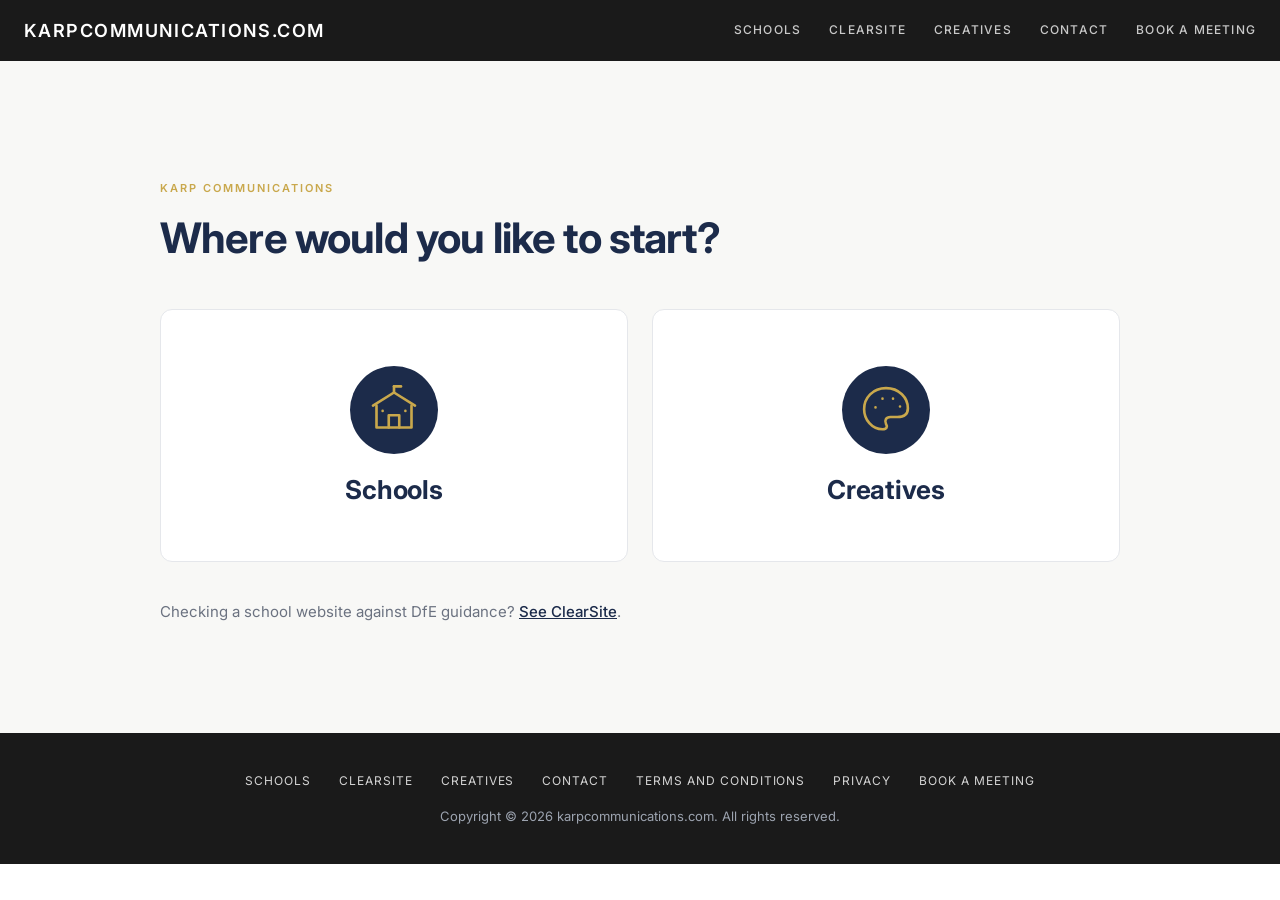
==== commit e3080bad: "Simplify the home page cards to just "Schools" and "Creatives" Co-Authored-By: claude-flow <ruv@ruv." ====
--- a/index.html
+++ b/index.html
@@ -40,18 +40,14 @@
         <span class="kc-path-icon"><svg viewBox="0 0 64 64" width="56" height="56" fill="none" stroke="currentColor" stroke-width="3" stroke-linecap="round" stroke-linejoin="round" aria-hidden="true">
   <path d="M8 27 32 12l24 15"/><path d="M12 27v25h40V27"/><path d="M26 52V38h12v14"/><path d="M32 12V5"/><path d="M32 5h8"/><path d="M19 33h.01M45 33h.01"/>
 </svg></span>
-        <span class="kc-path-title">I run a school</span>
-        <span class="kc-path-text">Social media, website, video and AI policy, handled so your staff don't have to do a job that isn't theirs.</span>
-        <span class="kc-path-go">Explore school partnerships <span aria-hidden="true">&rarr;</span></span>
+        <span class="kc-path-title">Schools</span>
       </a>
       <a class="kc-path" href="/creatives/">
         <span class="kc-path-icon"><svg viewBox="0 0 64 64" width="56" height="56" fill="none" stroke="currentColor" stroke-width="3" stroke-linecap="round" stroke-linejoin="round" aria-hidden="true">
   <path d="M32 7C17 7 7 18 7 31c0 12 9 23 21 23 5 0 6-3 4-6-2-4 0-8 5-8h8c8 0 12-4 12-10C57 18 47 7 32 7Z"/>
   <path d="M20 29h.01M28 19h.01M40 19h.01M48 28h.01"/>
 </svg></span>
-        <span class="kc-path-title">I'm a creative</span>
-        <span class="kc-path-text">An online front door for independent creatives: a simple site, bookings and enquiries that look after themselves.</span>
-        <span class="kc-path-go">Explore Shopfront <span aria-hidden="true">&rarr;</span></span>
+        <span class="kc-path-title">Creatives</span>
       </a>
     </div>
     <p class="kc-gate-note">Checking a school website against DfE guidance? <a href="/clearsite/">See ClearSite</a>.</p>
--- a/assets/site.css
+++ b/assets/site.css
@@ -118,9 +118,9 @@
 .kc-gate-h { font-size: 42px; line-height: 1.1; letter-spacing: -0.02em; font-weight: 700; margin: 0 0 48px; max-width: 740px; }
 .kc-paths { display: grid; grid-template-columns: 1fr; gap: 24px; }
 .kc-path {
-  display: flex; flex-direction: column; gap: 14px;
+  display: flex; flex-direction: column; align-items: center; text-align: center; gap: 20px;
   background: #fff; border: 1px solid var(--border); border-radius: 12px;
-  padding: 36px; text-decoration: none; color: var(--navy);
+  padding: 56px 36px; text-decoration: none; color: var(--navy);
   transition: border-color .15s, box-shadow .15s, transform .15s;
 }
 .kc-path:hover, .kc-path:focus-visible { border-color: var(--navy); box-shadow: 0 8px 28px rgba(28,43,74,.10); transform: translateY(-2px); outline: none; }
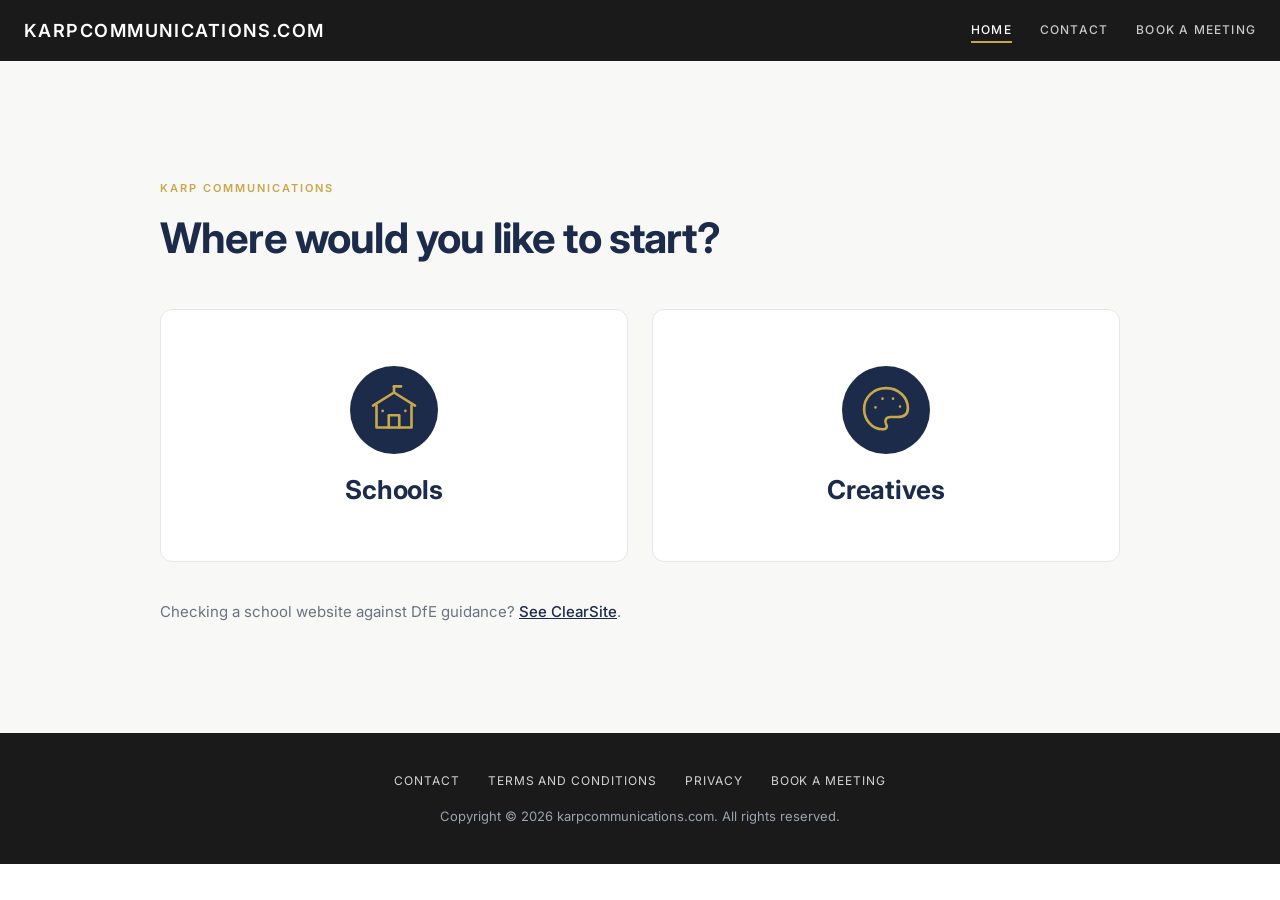
==== commit e5e29b47: "Keep the two ladders apart: separate menus and footers, and index Creatives Schools pages show only " ====
--- a/index.html
+++ b/index.html
@@ -21,7 +21,7 @@
 <body>
 <header class="site-header">
   <a class="brand" href="/">karpcommunications.com</a>
-  <nav aria-label="Main"><a href="/schools/">Schools</a><a href="/clearsite/">ClearSite</a><a href="/creatives/">Creatives</a><a href="/contact/">Contact</a><a href="https://calendly.com/karpcommunications-info/30min" target="_blank" rel="noopener">Book a meeting</a></nav>
+  <nav aria-label="Main"><a href="/" aria-current="page">Home</a><a href="/contact/">Contact</a><a href="https://calendly.com/karpcommunications-info/30min" target="_blank" rel="noopener">Book a meeting</a></nav>
 </header>
 <main>
 <script>
@@ -56,9 +56,6 @@
 </main>
 <footer class="site-footer">
   <nav aria-label="Footer">
-    <a href="/schools/">Schools</a>
-    <a href="/clearsite/">ClearSite</a>
-    <a href="/creatives/">Creatives</a>
     <a href="/contact/">Contact</a>
     <a href="/terms-and-conditions/">Terms and conditions</a>
     <a href="/privacy/">Privacy</a>
--- a/assets/site.css
+++ b/assets/site.css
@@ -143,3 +143,15 @@
   .kc-paths { grid-template-columns: 1fr 1fr; }
 }
 @media (max-width: 767px) { .kc-gate-h { font-size: 32px; margin-bottom: 32px; } .kc-path { padding: 28px; } }
+
+/* Guide landing page (Creatives) */
+.kc-h2 { font-size: 20px; font-weight: 700; letter-spacing: -0.01em; margin: 40px 0 12px; }
+.kc-guide-card { background: #fff; border: 1px solid var(--border); border-radius: 12px; padding: 32px; margin-top: 40px; }
+.kc-guide-card h2 { font-size: 24px; letter-spacing: -0.01em; margin: 0 0 4px; }
+.kc-guide-card .kc-form label:first-child { margin-top: 12px; }
+.kc-form .kc-check { display: flex; gap: 12px; align-items: flex-start; font-weight: 400; font-size: 15px; line-height: 1.5; color: var(--grey); margin: 20px 0 0; cursor: pointer; }
+.kc-form .kc-check input { width: 20px; height: 20px; margin: 2px 0 0; flex: none; accent-color: var(--navy); }
+.kc-form .kc-check a { color: var(--navy); }
+.kc-fine { font-size: 14px; color: var(--grey); margin: 16px 0 0; }
+@media (max-width: 767px) { .kc-guide-card { padding: 24px; } }
+.kc-form .kc-check span { color: var(--grey); margin-left: 0; }
